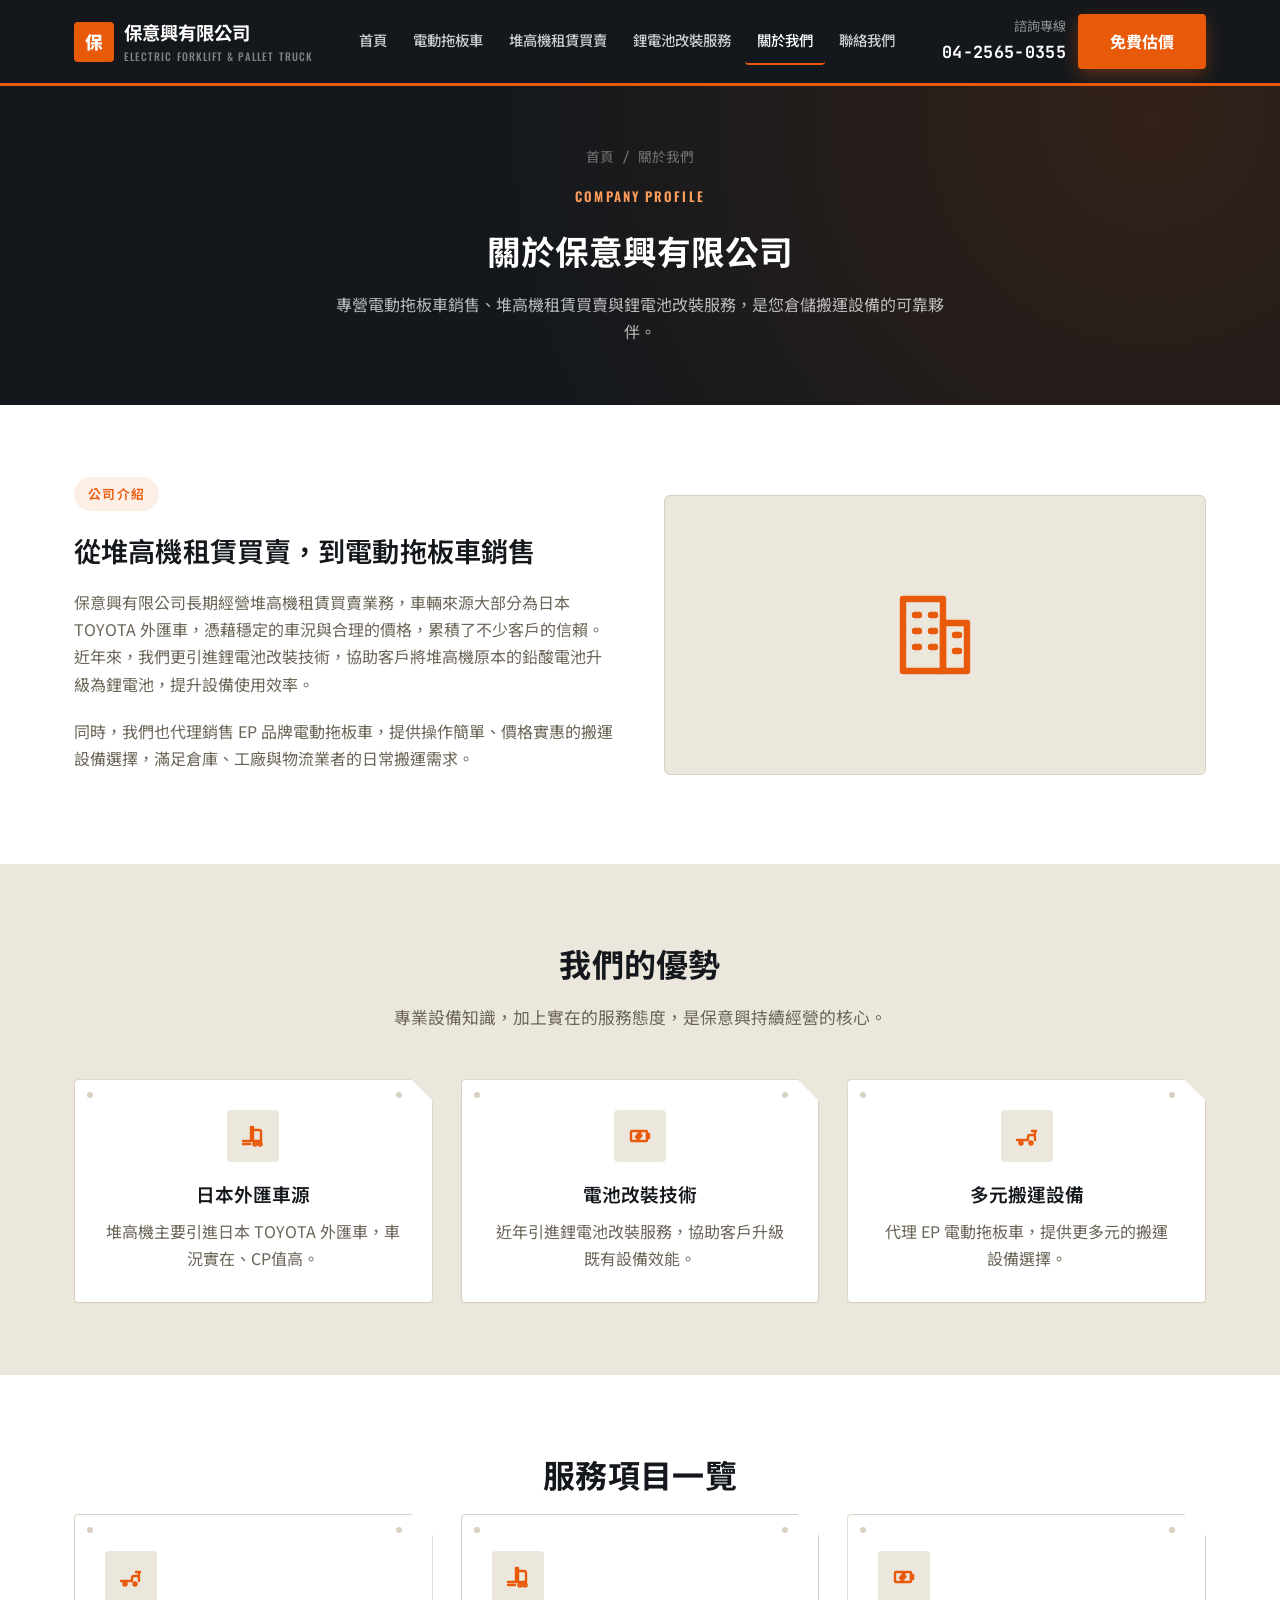
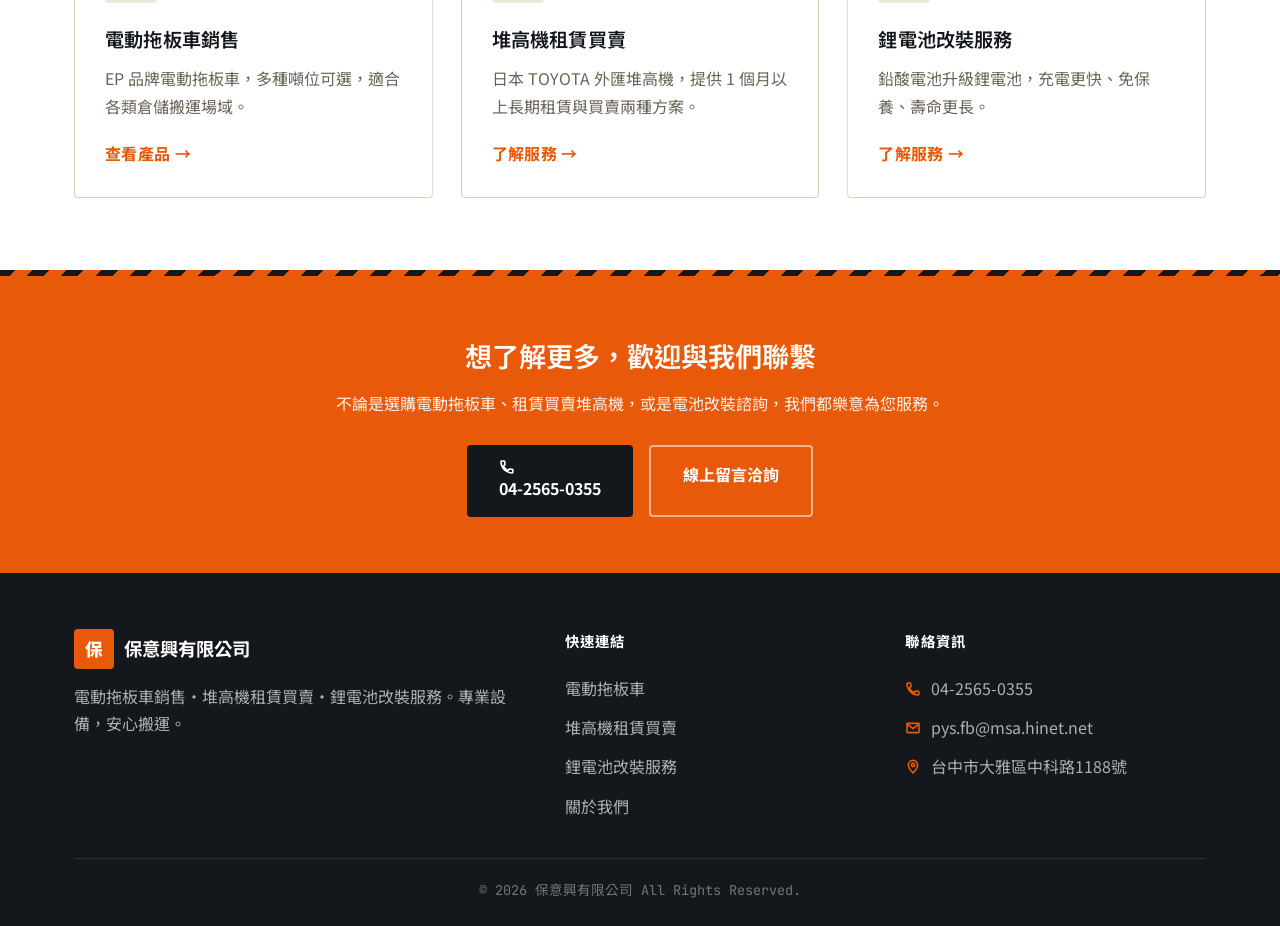
==== about.html @ 5abe1caf "Wire up canonical URLs, Open Graph tags, LocalBusiness schema, sitemap Now that GitHub Pages is live" ====
<!DOCTYPE html>
<html lang="zh-Hant">
<head>
<meta charset="UTF-8" />
<meta name="viewport" content="width=device-width, initial-scale=1.0" />
<title>關於我們｜保意興有限公司</title>
<meta name="description" content="保意興有限公司專營電動拖板車銷售、日本TOYOTA外匯堆高機租賃買賣、鋰電池改裝服務，位於台中市大雅區，服務全台客戶。" />
<link rel="canonical" href="https://todm2323.github.io/pys-website/about.html" />
<meta property="og:type" content="website" />
<meta property="og:site_name" content="保意興有限公司" />
<meta property="og:locale" content="zh_TW" />
<meta property="og:url" content="https://todm2323.github.io/pys-website/about.html" />
<meta property="og:title" content="關於我們｜保意興有限公司" />
<meta property="og:description" content="保意興有限公司專營電動拖板車銷售、日本TOYOTA外匯堆高機租賃買賣、鋰電池改裝服務，位於台中市大雅區，服務全台客戶。" />
<meta property="og:image" content="https://todm2323.github.io/pys-website/images/og-image.png" />
<script type="application/ld+json">
{
  "@context": "https://schema.org",
  "@type": "LocalBusiness",
  "name": "保意興有限公司",
  "image": "https://todm2323.github.io/pys-website/images/og-image.png",
  "telephone": "+886-4-2565-0355",
  "email": "pys.fb@msa.hinet.net",
  "address": {
    "@type": "PostalAddress",
    "streetAddress": "中科路1188號",
    "addressLocality": "大雅區",
    "addressRegion": "台中市",
    "addressCountry": "TW"
  },
  "url": "https://todm2323.github.io/pys-website/",
  "openingHours": "Mo-Sa 08:00-18:00"
}
</script>
<link rel="preconnect" href="https://fonts.googleapis.com">
<link rel="preconnect" href="https://fonts.gstatic.com" crossorigin>
<link href="https://fonts.googleapis.com/css2?family=Oswald:wght@500;600;700&family=JetBrains+Mono:wght@500;700&family=Noto+Sans+TC:wght@400;500;700;800;900&display=swap" rel="stylesheet">
<link rel="icon" type="image/svg+xml" href="favicon.svg" />
<link rel="icon" type="image/png" href="favicon.png" />
<link rel="apple-touch-icon" href="apple-touch-icon.png" />
<link rel="stylesheet" href="css/style.css" />
</head>
<body>

<svg xmlns="http://www.w3.org/2000/svg" style="display:none" aria-hidden="true">
  <symbol id="icon-forklift" viewBox="0 0 24 24"><path d="M2 17h7M2 20h7M10 3v14M12 3v14M12 6h6a2 2 0 0 1 2 2v9h-8"/><circle cx="14" cy="20" r="1.6"/><circle cx="19" cy="20" r="1.6"/></symbol>
  <symbol id="icon-pallet-truck" viewBox="0 0 24 24"><path d="M2 16h11M13 16v-3a2 2 0 0 1 2-2h3a2 2 0 0 1 2 2v3M20 10V7M17 7h4"/><circle cx="6" cy="19" r="1.5"/><circle cx="16" cy="19" r="1.5"/></symbol>
  <symbol id="icon-battery" viewBox="0 0 24 24"><rect x="3" y="7" width="16" height="10" rx="1"/><rect x="19" y="10" width="2" height="4"/><path d="M11 9l-3 4h2.5l-1.5 4 4.5-5.5h-2.5l1.5-2.5z"/></symbol>
  <symbol id="icon-bolt" viewBox="0 0 24 24"><polyline points="13 2 5 14 11 14 9 22 19 10 13 10 15 2"/></symbol>
  <symbol id="icon-turn" viewBox="0 0 24 24"><path d="M20 12a8 8 0 1 1-2.6-5.9"/><polyline points="20 4 20 8 16 8"/></symbol>
  <symbol id="icon-wrench" viewBox="0 0 24 24"><path d="M14.7 6.3a4 4 0 0 0-5.4 5.4L3 18l3 3 6.3-6.3a4 4 0 0 0 5.4-5.4l-2.8 2.8-2-2z"/></symbol>
  <symbol id="icon-box" viewBox="0 0 24 24"><path d="M3 8l9-5 9 5-9 5-9-5z"/><path d="M3 8v9l9 5 9-5V8"/><line x1="12" y1="13" x2="12" y2="22"/></symbol>
  <symbol id="icon-calendar" viewBox="0 0 24 24"><rect x="3" y="5" width="18" height="16" rx="2"/><line x1="3" y1="10" x2="21" y2="10"/><line x1="8" y1="3" x2="8" y2="7"/><line x1="16" y1="3" x2="16" y2="7"/></symbol>
  <symbol id="icon-coin" viewBox="0 0 24 24"><circle cx="12" cy="9" r="6"/><path d="M6 12v3a6 3 0 0 0 12 0v-3"/></symbol>
  <symbol id="icon-building" viewBox="0 0 24 24"><rect x="4" y="3" width="10" height="18"/><rect x="14" y="9" width="6" height="12"/><path d="M7 7h1M11 7h1M7 11h1M11 11h1M7 15h1M11 15h1M17 12h1M17 16h1"/></symbol>
  <symbol id="icon-phone" viewBox="0 0 24 24"><path d="M6.6 10.8a15.4 15.4 0 0 0 6.6 6.6l2.2-2.2a1 1 0 0 1 1-.25 11 11 0 0 0 3.4.55 1 1 0 0 1 1 1V20a1 1 0 0 1-1 1A17 17 0 0 1 3 4a1 1 0 0 1 1-1h3.5a1 1 0 0 1 1 1 11 11 0 0 0 .55 3.4 1 1 0 0 1-.25 1z"/></symbol>
  <symbol id="icon-chat" viewBox="0 0 24 24"><path d="M4 4h16v11H8l-4 4z"/></symbol>
  <symbol id="icon-mail" viewBox="0 0 24 24"><rect x="3" y="5" width="18" height="14" rx="1"/><path d="M3 6l9 7 9-7"/></symbol>
  <symbol id="icon-pin" viewBox="0 0 24 24"><path d="M12 21s7-7.2 7-12a7 7 0 1 0-14 0c0 4.8 7 12 7 12z"/><circle cx="12" cy="9" r="2.4"/></symbol>
  <symbol id="icon-clock" viewBox="0 0 24 24"><circle cx="12" cy="12" r="9"/><path d="M12 7v5l3.5 2"/></symbol>
</svg>

<header class="site-header">
  <div class="header-inner">
    <a href="index.html" class="brand">
      <span class="brand-mark">保</span>
      <span class="brand-text">保意興有限公司<small>ELECTRIC FORKLIFT &amp; PALLET TRUCK</small></span>
    </a>
    <nav class="main-nav">
      <a href="index.html">首頁</a>
      <a href="products.html">電動拖板車</a>
      <a href="forklift.html">堆高機租賃買賣</a>
      <a href="battery.html">鋰電池改裝服務</a>
      <a href="about.html" class="active">關於我們</a>
      <a href="contact.html">聯絡我們</a>
    </nav>
    <div class="header-cta">
      <div class="header-phone">
        <span>諮詢專線</span>
        <strong>04-2565-0355</strong>
      </div>
      <a href="contact.html" class="btn btn-primary">免費估價</a>
      <button class="nav-toggle" aria-label="開啟選單" aria-expanded="false"><span></span><span></span><span></span></button>
    </div>
  </div>
</header>

<section class="page-hero">
  <div class="container">
    <div class="breadcrumb">首頁 / 關於我們</div>
    <span class="eyebrow on-dark">COMPANY PROFILE</span>
    <h1>關於保意興有限公司</h1>
    <p>專營電動拖板車銷售、堆高機租賃買賣與鋰電池改裝服務，是您倉儲搬運設備的可靠夥伴。</p>
  </div>
</section>

<section class="section">
  <div class="container split">
    <div class="split-copy">
      <span class="tag">公司介紹</span>
      <h2>從堆高機租賃買賣，到電動拖板車銷售</h2>
      <p>保意興有限公司長期經營堆高機租賃買賣業務，車輛來源大部分為日本 TOYOTA 外匯車，憑藉穩定的車況與合理的價格，累積了不少客戶的信賴。近年來，我們更引進鋰電池改裝技術，協助客戶將堆高機原本的鉛酸電池升級為鋰電池，提升設備使用效率。</p>
      <p>同時，我們也代理銷售 EP 品牌電動拖板車，提供操作簡單、價格實惠的搬運設備選擇，滿足倉庫、工廠與物流業者的日常搬運需求。</p>
    </div>
    <div class="split-media">
      <svg class="icon-svg"><use href="#icon-building"></use></svg>
    </div>
  </div>
</section>

<section class="section section-alt">
  <div class="container">
    <h2 class="section-title">我們的優勢</h2>
    <p class="section-sub">專業設備知識，加上實在的服務態度，是保意興持續經營的核心。</p>

    <div class="value-grid">
      <div class="value-card plate">
        <div class="service-icon"><svg class="icon-svg"><use href="#icon-forklift"></use></svg></div>
        <h3>日本外匯車源</h3>
        <p>堆高機主要引進日本 TOYOTA 外匯車，車況實在、CP值高。</p>
      </div>
      <div class="value-card plate">
        <div class="service-icon"><svg class="icon-svg"><use href="#icon-battery"></use></svg></div>
        <h3>電池改裝技術</h3>
        <p>近年引進鋰電池改裝服務，協助客戶升級既有設備效能。</p>
      </div>
      <div class="value-card plate">
        <div class="service-icon"><svg class="icon-svg"><use href="#icon-pallet-truck"></use></svg></div>
        <h3>多元搬運設備</h3>
        <p>代理 EP 電動拖板車，提供更多元的搬運設備選擇。</p>
      </div>
    </div>
  </div>
</section>

<section class="section">
  <div class="container">
    <h2 class="section-title">服務項目一覽</h2>
    <div class="services-grid">
      <div class="service-card plate">
        <div class="service-icon"><svg class="icon-svg"><use href="#icon-pallet-truck"></use></svg></div>
        <h3>電動拖板車銷售</h3>
        <p>EP 品牌電動拖板車，多種噸位可選，適合各類倉儲搬運場域。</p>
        <a href="products.html" class="link-more">查看產品 →</a>
      </div>
      <div class="service-card plate">
        <div class="service-icon"><svg class="icon-svg"><use href="#icon-forklift"></use></svg></div>
        <h3>堆高機租賃買賣</h3>
        <p>日本 TOYOTA 外匯堆高機，提供 1 個月以上長期租賃與買賣兩種方案。</p>
        <a href="forklift.html" class="link-more">了解服務 →</a>
      </div>
      <div class="service-card plate">
        <div class="service-icon"><svg class="icon-svg"><use href="#icon-battery"></use></svg></div>
        <h3>鋰電池改裝服務</h3>
        <p>鉛酸電池升級鋰電池，充電更快、免保養、壽命更長。</p>
        <a href="battery.html" class="link-more">了解服務 →</a>
      </div>
    </div>
  </div>
</section>

<section class="cta-band">
  <div class="container">
    <h2>想了解更多，歡迎與我們聯繫</h2>
    <p>不論是選購電動拖板車、租賃買賣堆高機，或是電池改裝諮詢，我們都樂意為您服務。</p>
    <div class="cta-actions">
      <a href="tel:0425650355" class="btn btn-dark"><svg class="icon-svg" style="vertical-align:-2px;margin-right:6px;"><use href="#icon-phone"></use></svg>04-2565-0355</a>
      <a href="contact.html" class="btn btn-outline">線上留言洽詢</a>
    </div>
  </div>
</section>

<footer class="site-footer">
  <div class="container">
    <div class="footer-grid">
      <div class="footer-brand">
        <a href="index.html" class="brand">
          <span class="brand-mark">保</span>
          <span class="brand-text">保意興有限公司</span>
        </a>
        <p>電動拖板車銷售・堆高機租賃買賣・鋰電池改裝服務。專業設備，安心搬運。</p>
      </div>
      <div>
        <h4>快速連結</h4>
        <ul>
          <li><a href="products.html">電動拖板車</a></li>
          <li><a href="forklift.html">堆高機租賃買賣</a></li>
          <li><a href="battery.html">鋰電池改裝服務</a></li>
          <li><a href="about.html">關於我們</a></li>
        </ul>
      </div>
      <div>
        <h4>聯絡資訊</h4>
        <ul class="footer-contact">
          <li><svg class="icon-svg"><use href="#icon-phone"></use></svg> 04-2565-0355</li>
          <li><svg class="icon-svg"><use href="#icon-mail"></use></svg> pys.fb@msa.hinet.net</li>
          <li><svg class="icon-svg"><use href="#icon-pin"></use></svg> 台中市大雅區中科路1188號</li>
        </ul>
      </div>
    </div>
    <div class="footer-bottom">
      &copy; <span id="year"></span> 保意興有限公司 All Rights Reserved.
    </div>
  </div>
</footer>

<script src="js/main.js"></script>
</body>
</html>
---- css/style.css ----
/* ===== 保意興有限公司 網站樣式 =====
   Design system: equipment nameplate — grounded in the actual rating
   plates riveted to forklifts and pallet trucks. */

:root {
  --asphalt: #14181c;
  --steel: #1f262d;
  --steel-2: #2a333c;
  --orange: #e8590a;
  --orange-dark: #c04a08;
  --green: #3fa66b;
  --green-dark: #2d7d51;
  --paper: #ece7dd;
  --paper-line: #d8d0c0;
  --ink: #22201c;
  --muted: #6b6558;
  --white: #ffffff;
  --radius: 4px;
  --shadow: 0 10px 24px rgba(20, 24, 28, 0.1);
  --max-width: 1180px;

  --font-display: "Oswald", "Noto Sans TC", sans-serif;
  --font-body: "Noto Sans TC", "Microsoft JhengHei", "PingFang TC", sans-serif;
  --font-mono: "JetBrains Mono", "Noto Sans TC", monospace;
}

* {
  box-sizing: border-box;
  margin: 0;
  padding: 0;
}

html {
  scroll-behavior: smooth;
}

@media (prefers-reduced-motion: reduce) {
  html {
    scroll-behavior: auto;
  }
  * {
    animation-duration: 0.01ms !important;
    animation-iteration-count: 1 !important;
    transition-duration: 0.01ms !important;
  }
}

body {
  font-family: var(--font-body);
  color: var(--ink);
  background: var(--white);
  line-height: 1.7;
  -webkit-font-smoothing: antialiased;
}

img {
  max-width: 100%;
  display: block;
}

a {
  text-decoration: none;
  color: inherit;
}

ul {
  list-style: none;
}

:focus-visible {
  outline: 3px solid var(--orange);
  outline-offset: 2px;
}

.container {
  max-width: var(--max-width);
  margin: 0 auto;
  padding: 0 24px;
}

.section {
  padding: 72px 0;
}

.section-alt {
  background: var(--paper);
}

.section-title {
  font-family: var(--font-display);
  font-size: 2rem;
  font-weight: 700;
  color: var(--asphalt);
  margin-bottom: 12px;
  text-align: center;
  letter-spacing: 0.01em;
}

.section-sub {
  text-align: center;
  color: var(--muted);
  max-width: 640px;
  margin: 0 auto 48px;
  font-size: 1.05rem;
}

.eyebrow {
  display: block;
  font-family: var(--font-display);
  text-transform: uppercase;
  letter-spacing: 0.16em;
  font-weight: 600;
  font-size: 0.82rem;
  color: var(--orange);
  margin-bottom: 14px;
}

.eyebrow.on-dark {
  color: #ff9d5c;
}

.tag {
  display: inline-block;
  background: rgba(232, 89, 10, 0.1);
  color: var(--orange);
  font-family: var(--font-display);
  font-weight: 600;
  font-size: 0.8rem;
  letter-spacing: 0.1em;
  text-transform: uppercase;
  padding: 6px 14px;
  border-radius: 999px;
  margin-bottom: 16px;
}

/* ===== Buttons ===== */
.btn {
  display: inline-block;
  padding: 14px 32px;
  border-radius: var(--radius);
  font-weight: 700;
  font-size: 1rem;
  transition: transform 0.15s ease, box-shadow 0.15s ease, background 0.15s ease;
  border: none;
  cursor: pointer;
}

.btn-primary {
  background: var(--orange);
  color: var(--white);
  box-shadow: 0 6px 18px rgba(232, 89, 10, 0.35);
}

.btn-primary:hover {
  background: var(--orange-dark);
  transform: translateY(-2px);
}

.btn-outline {
  background: transparent;
  color: var(--white);
  border: 2px solid rgba(255, 255, 255, 0.55);
}

.btn-outline:hover {
  background: rgba(255, 255, 255, 0.12);
  transform: translateY(-2px);
}

.btn-dark {
  background: var(--asphalt);
  color: var(--white);
}

.btn-dark:hover {
  background: var(--steel-2);
  transform: translateY(-2px);
}

.btn-block {
  width: 100%;
  text-align: center;
}

/* ===== Icons ===== */
.icon-svg {
  width: 1em;
  height: 1em;
  stroke: currentColor;
  fill: none;
  stroke-width: 2.4;
  stroke-linecap: round;
  stroke-linejoin: round;
  display: block;
}

/* ===== Header ===== */
.site-header {
  position: sticky;
  top: 0;
  z-index: 100;
  background: var(--asphalt);
  border-bottom: 3px solid var(--orange);
}

.header-inner {
  display: flex;
  align-items: center;
  justify-content: space-between;
  padding: 14px 24px;
  max-width: var(--max-width);
  margin: 0 auto;
  position: relative;
}

.brand {
  display: flex;
  align-items: center;
  gap: 10px;
  font-weight: 700;
  font-size: 1.15rem;
  color: var(--white);
}

.brand-mark {
  width: 40px;
  height: 40px;
  border-radius: 4px;
  background: var(--orange);
  color: var(--white);
  display: flex;
  align-items: center;
  justify-content: center;
  font-size: 1.1rem;
  font-weight: 900;
  flex-shrink: 0;
  font-family: var(--font-display);
}

.brand-text small {
  display: block;
  font-family: var(--font-display);
  font-size: 0.66rem;
  font-weight: 500;
  color: rgba(255, 255, 255, 0.45);
  letter-spacing: 0.1em;
}

.main-nav {
  display: flex;
  align-items: center;
  gap: 2px;
}

.main-nav a {
  padding: 10px 12px;
  border-radius: var(--radius);
  font-weight: 500;
  color: rgba(255, 255, 255, 0.78);
  font-size: 0.9rem;
  white-space: nowrap;
  transition: background 0.15s ease, color 0.15s ease;
  border-bottom: 2px solid transparent;
}

.main-nav a:hover,
.main-nav a.active {
  color: var(--white);
  border-bottom: 2px solid var(--orange);
}

.header-cta {
  display: flex;
  align-items: center;
  gap: 12px;
}

.header-phone {
  display: flex;
  flex-direction: column;
  align-items: flex-end;
  font-size: 0.82rem;
  color: rgba(255, 255, 255, 0.5);
  font-family: var(--font-mono);
  white-space: nowrap;
}

.header-phone strong {
  color: var(--white);
  font-size: 1.05rem;
  letter-spacing: 0.02em;
}

.nav-toggle {
  display: none;
  flex-direction: column;
  gap: 5px;
  background: none;
  border: none;
  cursor: pointer;
  padding: 8px;
}

.nav-toggle span {
  width: 26px;
  height: 3px;
  background: var(--white);
  border-radius: 2px;
}

/* ===== Hero ===== */
.hero {
  background: var(--asphalt);
  background-image: radial-gradient(circle at 85% 0%, rgba(232, 89, 10, 0.16), transparent 55%);
  color: var(--white);
  padding: 84px 0;
  position: relative;
  overflow: hidden;
}

.hero-inner {
  display: grid;
  grid-template-columns: 1.1fr 0.9fr;
  gap: 48px;
  align-items: center;
  position: relative;
  z-index: 1;
}

.stock-badge {
  display: inline-flex;
  align-items: center;
  gap: 8px;
  font-family: var(--font-display);
  font-size: 0.78rem;
  font-weight: 600;
  letter-spacing: 0.08em;
  color: var(--asphalt);
  padding: 7px 16px 7px 14px;
  margin-bottom: 22px;
  background: repeating-linear-gradient(
    135deg,
    var(--orange),
    var(--orange) 10px,
    #f5a623 10px,
    #f5a623 20px
  );
  clip-path: polygon(0 0, 100% 0, 94% 100%, 0% 100%);
}

.hero h1 {
  font-family: var(--font-display);
  font-size: 2.5rem;
  line-height: 1.35;
  margin-bottom: 20px;
  font-weight: 700;
  letter-spacing: 0.005em;
}

.hero h1 span {
  color: var(--orange);
}

.hero p {
  font-size: 1.08rem;
  color: rgba(255, 255, 255, 0.75);
  margin-bottom: 32px;
  max-width: 560px;
}

.hero-actions {
  display: flex;
  gap: 16px;
  flex-wrap: wrap;
}

.hero-visual {
  background: var(--steel);
  border: 1px solid rgba(255, 255, 255, 0.08);
  border-radius: 6px;
  padding: 8px 32px;
}

.hero-visual ul li {
  display: flex;
  gap: 16px;
  align-items: center;
  padding: 20px 0;
  border-bottom: 1px dashed rgba(255, 255, 255, 0.12);
}

.hero-visual ul li:last-child {
  border-bottom: none;
}

.hero-visual .icon {
  width: 44px;
  height: 44px;
  border-radius: 4px;
  background: var(--asphalt);
  color: var(--orange);
  flex-shrink: 0;
  display: flex;
  align-items: center;
  justify-content: center;
  font-size: 1.3rem;
}

.hero-visual strong {
  font-family: var(--font-display);
  font-weight: 600;
  letter-spacing: 0.01em;
}

.hero-visual p {
  margin: 0;
  font-size: 0.92rem;
  color: rgba(255, 255, 255, 0.55);
}

.page-hero {
  background: var(--asphalt);
  background-image: radial-gradient(circle at 90% 10%, rgba(232, 89, 10, 0.14), transparent 55%);
  color: var(--white);
  padding: 60px 0;
  text-align: center;
}

.page-hero h1 {
  font-family: var(--font-display);
  font-size: 2.1rem;
  font-weight: 700;
  margin-bottom: 12px;
}

.page-hero p {
  color: rgba(255, 255, 255, 0.7);
  max-width: 620px;
  margin: 0 auto;
}

.breadcrumb {
  font-family: var(--font-mono);
  color: rgba(255, 255, 255, 0.4);
  font-size: 0.85rem;
  margin-bottom: 16px;
}

/* ===== Nameplate — signature component =====
   Modeled on the rated-capacity plate riveted to real forklifts:
   rivet dots, a chamfered cut corner, an embossed inset border. */
.plate {
  position: relative;
  background: var(--white);
  border: 1px solid var(--paper-line);
  border-radius: var(--radius);
  clip-path: polygon(0 0, calc(100% - 22px) 0, 100% 22px, 100% 100%, 0 100%);
  box-shadow: var(--shadow), inset 0 0 0 1px rgba(255, 255, 255, 0.6);
  transition: transform 0.15s ease, box-shadow 0.15s ease;
}

.plate::before,
.plate::after {
  content: "";
  position: absolute;
  width: 6px;
  height: 6px;
  border-radius: 50%;
  background: var(--paper-line);
  top: 12px;
}

.plate::before {
  left: 12px;
}

.plate::after {
  right: 30px;
}

.plate:hover {
  transform: translateY(-6px);
  box-shadow: 0 18px 34px rgba(20, 24, 28, 0.16), inset 0 0 0 1px rgba(255, 255, 255, 0.6);
}

/* ===== Service cards (home) ===== */
.services-grid {
  display: grid;
  grid-template-columns: repeat(3, 1fr);
  gap: 28px;
}

.service-card {
  padding: 36px 30px 30px;
  display: flex;
  flex-direction: column;
}

.service-card.featured {
  border: 2px solid var(--orange);
}

.service-icon {
  width: 52px;
  height: 52px;
  border-radius: 4px;
  background: var(--paper);
  color: var(--orange);
  display: flex;
  align-items: center;
  justify-content: center;
  font-size: 1.5rem;
  margin-bottom: 20px;
}

.service-card h3 {
  font-family: var(--font-display);
  font-size: 1.2rem;
  font-weight: 600;
  margin-bottom: 10px;
  color: var(--asphalt);
  letter-spacing: 0.01em;
}

.service-card p {
  color: var(--muted);
  margin-bottom: 20px;
  flex-grow: 1;
}

.service-card .link-more {
  color: var(--orange);
  font-weight: 700;
  font-family: var(--font-display);
  letter-spacing: 0.02em;
}

/* ===== Feature list / product blocks ===== */
.split {
  display: grid;
  grid-template-columns: 1fr 1fr;
  gap: 48px;
  align-items: center;
}

.split.reverse .split-media {
  order: 2;
}

.split-media {
  background: var(--paper);
  border-radius: 6px;
  padding: 48px;
  display: flex;
  align-items: center;
  justify-content: center;
  min-height: 280px;
  border: 1px solid var(--paper-line);
  color: var(--orange);
}

.split-media .icon-svg {
  width: 96px;
  height: 96px;
  stroke-width: 1.6;
}

.split-media img {
  max-width: 100%;
  max-height: 260px;
  object-fit: contain;
}

.split h2 {
  font-family: var(--font-display);
  font-size: 1.7rem;
  font-weight: 600;
  color: var(--asphalt);
  margin-bottom: 16px;
  letter-spacing: 0.005em;
}

.split p {
  color: var(--muted);
  margin-bottom: 20px;
}

.feature-list li {
  display: flex;
  gap: 12px;
  padding: 10px 0;
  align-items: flex-start;
}

.feature-list .check {
  color: var(--orange);
  font-weight: 900;
  flex-shrink: 0;
}

/* ===== Spec table ===== */
.spec-table {
  width: 100%;
  border-collapse: collapse;
  background: var(--white);
  border-radius: 6px;
  overflow: hidden;
  box-shadow: var(--shadow);
}

.spec-table th,
.spec-table td {
  padding: 16px 20px;
  text-align: left;
  border-bottom: 1px solid var(--paper-line);
}

.spec-table th {
  background: var(--asphalt);
  color: var(--white);
  font-weight: 700;
  width: 220px;
}

.spec-table tr:last-child td,
.spec-table tr:last-child th {
  border-bottom: none;
}

/* ===== Product cards ===== */
.product-grid {
  display: grid;
  grid-template-columns: repeat(3, 1fr);
  gap: 32px;
}

.product-card {
  overflow: hidden;
  display: flex;
  flex-direction: column;
}

.product-media {
  background: var(--paper);
  height: 190px;
  flex-shrink: 0;
  display: flex;
  align-items: center;
  justify-content: center;
  color: var(--orange);
  border-bottom: 1px solid var(--paper-line);
  overflow: hidden;
}

.product-media .icon-svg {
  width: 84px;
  height: 84px;
  stroke-width: 1.6;
}

.product-media img {
  width: 100%;
  height: 100%;
  object-fit: contain;
  padding: 16px;
}

.product-body {
  padding: 24px 28px 28px;
  display: flex;
  flex-direction: column;
  flex: 1;
}

.product-body h3 {
  font-family: var(--font-display);
  color: var(--asphalt);
  font-size: 1.25rem;
  font-weight: 600;
  margin-bottom: 8px;
}

.product-body .price {
  color: var(--orange);
  font-family: var(--font-mono);
  font-weight: 700;
  font-size: 1rem;
  margin-bottom: 14px;
}

.product-body ul {
  margin-bottom: 20px;
  flex: 1;
}

.product-body ul li {
  color: var(--muted);
  padding: 4px 0;
  padding-left: 20px;
  position: relative;
}

.product-body ul li::before {
  content: "—";
  color: var(--orange);
  position: absolute;
  left: 0;
  font-weight: 700;
}

/* ===== Steps ===== */
.steps {
  display: grid;
  grid-template-columns: repeat(4, 1fr);
  gap: 24px;
}

.step {
  text-align: center;
  padding: 24px;
}

.step-num {
  width: 46px;
  height: 46px;
  border-radius: 50%;
  background: var(--asphalt);
  color: var(--orange);
  display: flex;
  align-items: center;
  justify-content: center;
  font-weight: 700;
  margin: 0 auto 16px;
  font-size: 1.05rem;
  font-family: var(--font-mono);
  border: 2px solid var(--orange);
}

.step h4 {
  font-family: var(--font-display);
  font-weight: 600;
  color: var(--asphalt);
  margin-bottom: 8px;
  letter-spacing: 0.01em;
}

.step p {
  color: var(--muted);
  font-size: 0.95rem;
}

/* ===== Comparison table (battery) ===== */
.compare-table {
  width: 100%;
  border-collapse: collapse;
  background: var(--white);
  border-radius: 6px;
  overflow: hidden;
  box-shadow: var(--shadow);
  font-family: var(--font-mono);
  font-size: 0.95rem;
}

.compare-table th,
.compare-table td {
  padding: 16px 20px;
  border-bottom: 1px solid var(--paper-line);
  text-align: center;
}

.compare-table th {
  background: var(--asphalt);
  color: var(--white);
  font-family: var(--font-display);
  letter-spacing: 0.03em;
  font-weight: 500;
}

.compare-table td:first-child,
.compare-table th:first-child {
  text-align: left;
  font-family: var(--font-body);
}

.compare-table tbody tr:nth-child(odd) {
  background: var(--paper);
}

.compare-table .good {
  color: var(--green-dark);
  font-weight: 700;
}

.compare-table .bad {
  color: #9c3f2c;
}

/* ===== CTA band ===== */
.cta-band {
  background: var(--orange);
  color: var(--white);
  padding: 56px 0;
  text-align: center;
  border-top: 6px solid transparent;
  border-image: repeating-linear-gradient(
      -45deg,
      var(--asphalt),
      var(--asphalt) 12px,
      var(--orange) 12px,
      var(--orange) 24px
    )
    6;
}

.cta-band h2 {
  font-family: var(--font-display);
  font-size: 1.7rem;
  font-weight: 600;
  margin-bottom: 12px;
}

.cta-band p {
  margin-bottom: 28px;
  color: rgba(255, 255, 255, 0.9);
}

.cta-actions {
  display: flex;
  gap: 16px;
  justify-content: center;
  flex-wrap: wrap;
}

/* ===== About page ===== */
.stats-grid {
  display: grid;
  grid-template-columns: repeat(4, 1fr);
  gap: 24px;
  text-align: center;
}

.stat-num {
  font-family: var(--font-mono);
  font-size: 2.1rem;
  font-weight: 700;
  color: var(--orange);
}

.stat-label {
  color: var(--muted);
  font-size: 0.95rem;
  margin-top: 6px;
}

.value-grid {
  display: grid;
  grid-template-columns: repeat(3, 1fr);
  gap: 28px;
}

.value-card {
  padding: 30px;
  text-align: center;
}

.value-card h3 {
  font-family: var(--font-display);
  font-weight: 600;
  color: var(--asphalt);
  margin-bottom: 8px;
}

.value-card p {
  color: var(--muted);
}

.value-card .service-icon {
  margin: 0 auto 16px;
}

/* ===== Contact page ===== */
.contact-grid {
  display: grid;
  grid-template-columns: 0.9fr 1.1fr;
  gap: 48px;
}

.contact-info-card {
  background: var(--asphalt);
  color: var(--white);
  border-radius: 6px;
  padding: 40px;
  position: relative;
}

.contact-info-card h3 {
  font-family: var(--font-display);
  margin-bottom: 24px;
  font-size: 1.25rem;
  font-weight: 600;
  letter-spacing: 0.01em;
}

.contact-info-card ul li {
  display: flex;
  gap: 14px;
  padding: 16px 0;
  border-bottom: 1px solid rgba(255, 255, 255, 0.1);
  align-items: flex-start;
}

.contact-info-card ul li:last-child {
  border-bottom: none;
}

.contact-info-card .icon {
  width: 38px;
  height: 38px;
  border-radius: 4px;
  background: var(--orange);
  display: flex;
  align-items: center;
  justify-content: center;
  flex-shrink: 0;
  font-size: 1.05rem;
}

.contact-info-card .label {
  font-family: var(--font-display);
  text-transform: uppercase;
  letter-spacing: 0.08em;
  font-size: 0.72rem;
  color: rgba(255, 255, 255, 0.5);
  margin-bottom: 3px;
}

.contact-form {
  background: var(--white);
  border: 1px solid var(--paper-line);
  border-radius: 6px;
  padding: 40px;
  box-shadow: var(--shadow);
}

.form-row {
  display: grid;
  grid-template-columns: 1fr 1fr;
  gap: 16px;
}

.form-group {
  margin-bottom: 20px;
}

.form-group label {
  display: block;
  font-weight: 700;
  margin-bottom: 8px;
  color: var(--asphalt);
  font-size: 0.95rem;
}

.form-group input,
.form-group select,
.form-group textarea {
  width: 100%;
  padding: 12px 14px;
  border: 1px solid var(--paper-line);
  border-radius: var(--radius);
  font-family: inherit;
  font-size: 1rem;
  color: var(--ink);
  background: var(--white);
}

.form-group textarea {
  resize: vertical;
  min-height: 120px;
}

.form-group input:focus,
.form-group select:focus,
.form-group textarea:focus {
  outline: none;
  border-color: var(--orange);
  box-shadow: 0 0 0 3px rgba(232, 89, 10, 0.15);
}

.form-note {
  font-size: 0.85rem;
  color: var(--muted);
  margin-top: 12px;
}

.map-wrap {
  border-radius: 6px;
  overflow: hidden;
  border: 1px solid var(--paper-line);
  margin-top: 32px;
  filter: grayscale(0.15) contrast(1.05);
}

.map-wrap iframe {
  width: 100%;
  height: 360px;
  border: 0;
  display: block;
}

/* ===== Footer ===== */
.site-footer {
  background: var(--asphalt);
  color: rgba(255, 255, 255, 0.65);
  padding: 56px 0 24px;
}

.footer-grid {
  display: grid;
  grid-template-columns: 1.5fr 1fr 1fr;
  gap: 40px;
  padding-bottom: 32px;
}

.footer-grid h4 {
  font-family: var(--font-display);
  text-transform: uppercase;
  letter-spacing: 0.08em;
  color: var(--white);
  margin-bottom: 16px;
  font-size: 0.9rem;
}

.footer-grid ul li {
  padding: 6px 0;
}

.footer-grid ul li a:hover {
  color: var(--orange);
}

.footer-contact li {
  display: flex;
  align-items: center;
  gap: 10px;
}

.footer-contact .icon-svg {
  width: 16px;
  height: 16px;
  color: var(--orange);
  flex-shrink: 0;
}

.footer-brand .brand {
  color: var(--white);
  margin-bottom: 14px;
}

.footer-bottom {
  border-top: 1px solid rgba(255, 255, 255, 0.1);
  padding-top: 20px;
  text-align: center;
  font-size: 0.85rem;
  font-family: var(--font-mono);
  color: rgba(255, 255, 255, 0.4);
}

/* ===== Responsive ===== */
@media (max-width: 960px) {
  .hero-inner,
  .split,
  .split.reverse .split-media,
  .contact-grid {
    grid-template-columns: 1fr;
  }

  .split.reverse .split-media {
    order: 0;
  }

  .services-grid,
  .product-grid,
  .value-grid {
    grid-template-columns: repeat(2, 1fr);
  }

  .steps,
  .stats-grid {
    grid-template-columns: repeat(2, 1fr);
    gap: 32px;
  }
}

@media (max-width: 1140px) {
  .main-nav,
  .header-phone {
    display: none;
  }

  .nav-toggle {
    display: flex;
  }

  .main-nav.open {
    display: flex;
    flex-direction: column;
    position: absolute;
    top: 100%;
    left: 0;
    right: 0;
    background: var(--steel);
    border-bottom: 3px solid var(--orange);
    padding: 12px 24px;
    gap: 4px;
    z-index: 50;
  }
}

@media (max-width: 720px) {
  .hero h1 {
    font-size: 2rem;
  }

  .services-grid,
  .product-grid,
  .value-grid,
  .steps,
  .stats-grid,
  .footer-grid {
    grid-template-columns: 1fr;
  }

  .form-row {
    grid-template-columns: 1fr;
  }

  .section {
    padding: 48px 0;
  }
}
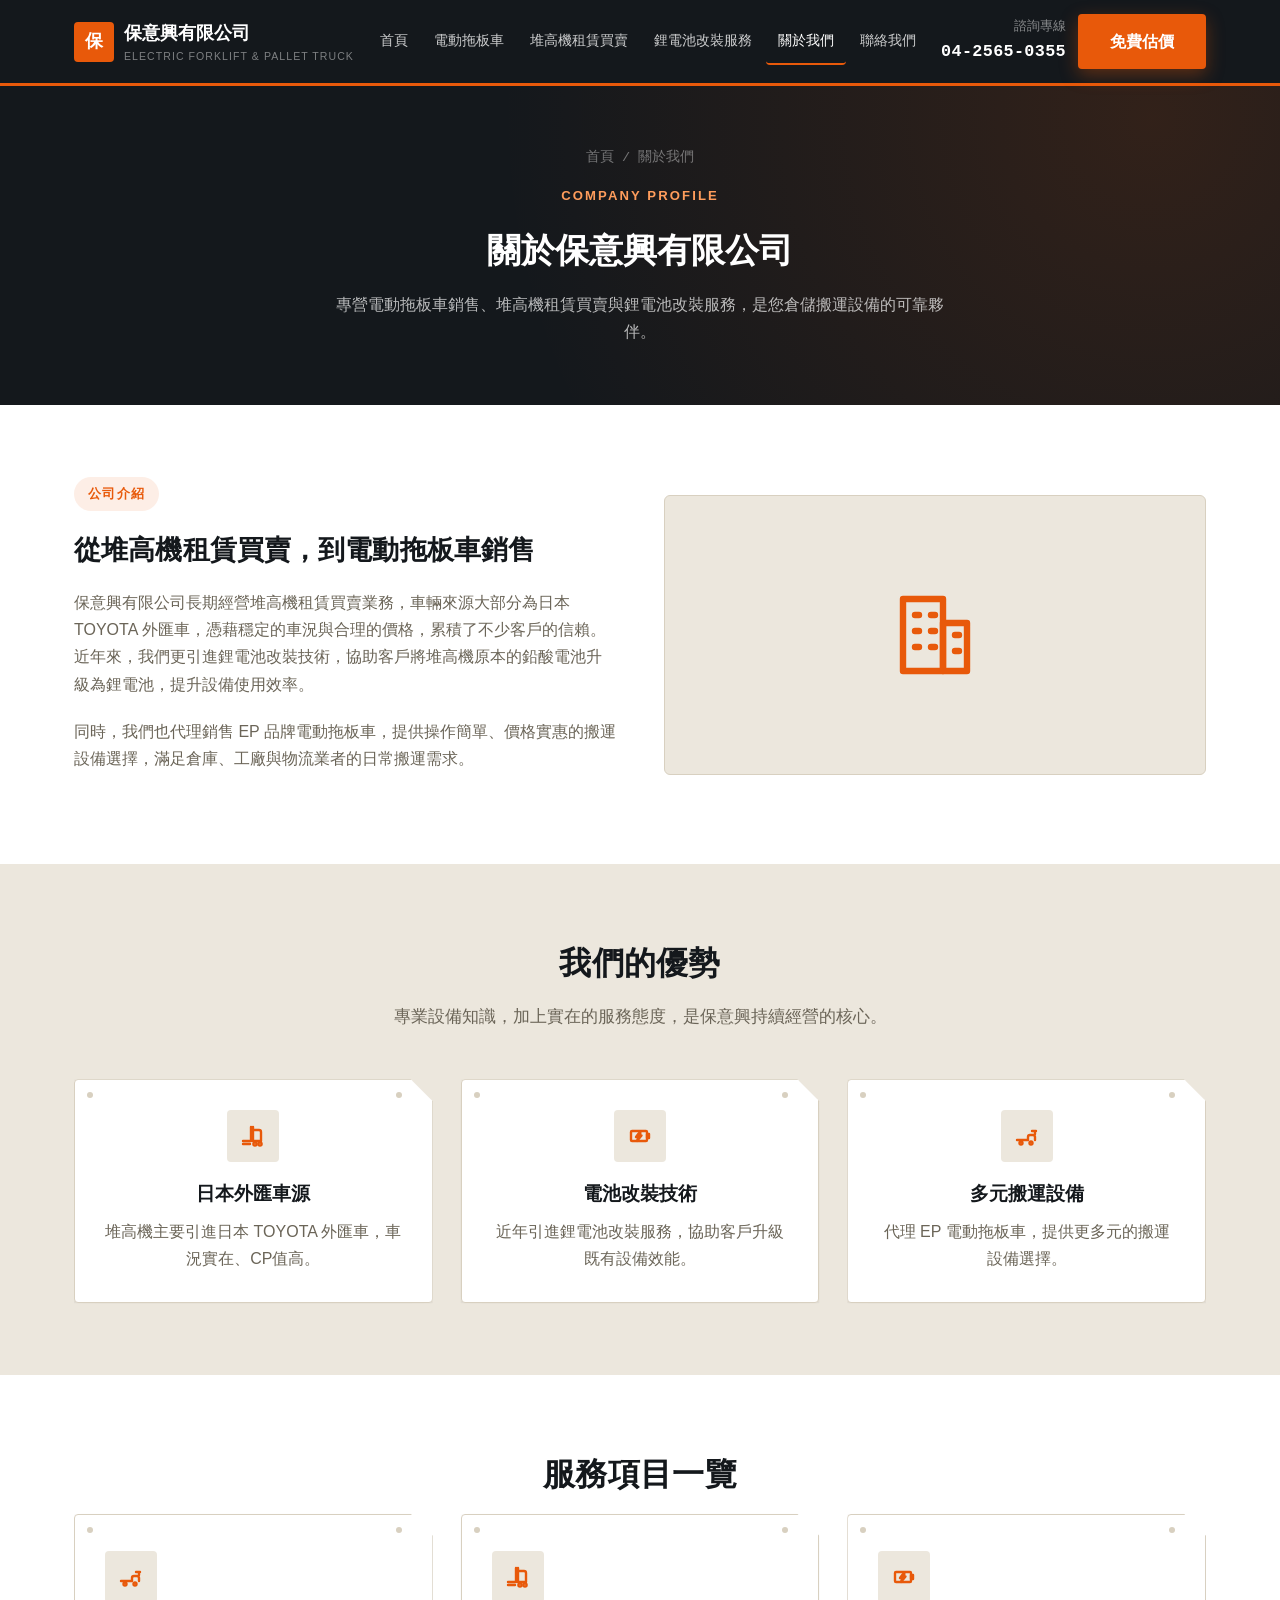
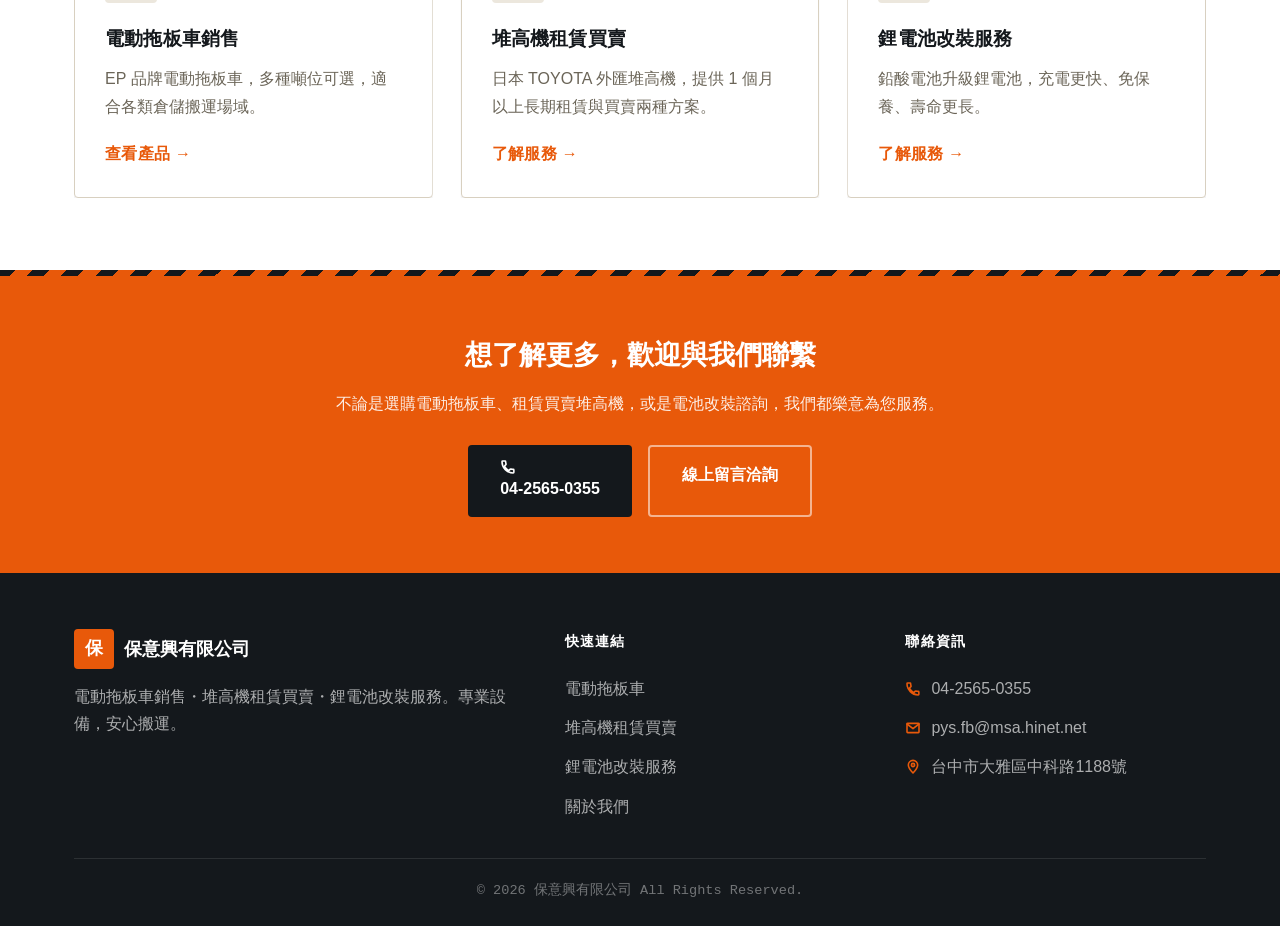
==== commit cdb317fa: "Add Content-Security-Policy and Referrer-Policy meta tags Restricts scripts/styles/fonts/images/fram" ====
--- a/about.html
+++ b/about.html
@@ -3,6 +3,8 @@
 <head>
 <meta charset="UTF-8" />
 <meta name="viewport" content="width=device-width, initial-scale=1.0" />
+<meta http-equiv="Content-Security-Policy" content="default-src 'self'; script-src 'self'; style-src 'self' 'unsafe-inline' https://fonts.googleapis.com; font-src 'self' https://fonts.gstatic.com; img-src 'self' data:; frame-src https://www.google.com; connect-src 'self'; object-src 'none'; base-uri 'self'; form-action 'self'; upgrade-insecure-requests;" />
+<meta name="referrer" content="strict-origin-when-cross-origin" />
 <title>關於我們｜保意興有限公司</title>
 <meta name="description" content="保意興有限公司專營電動拖板車銷售、日本TOYOTA外匯堆高機租賃買賣、鋰電池改裝服務，位於台中市大雅區，服務全台客戶。" />
 <link rel="canonical" href="https://todm2323.github.io/pys-website/about.html" />
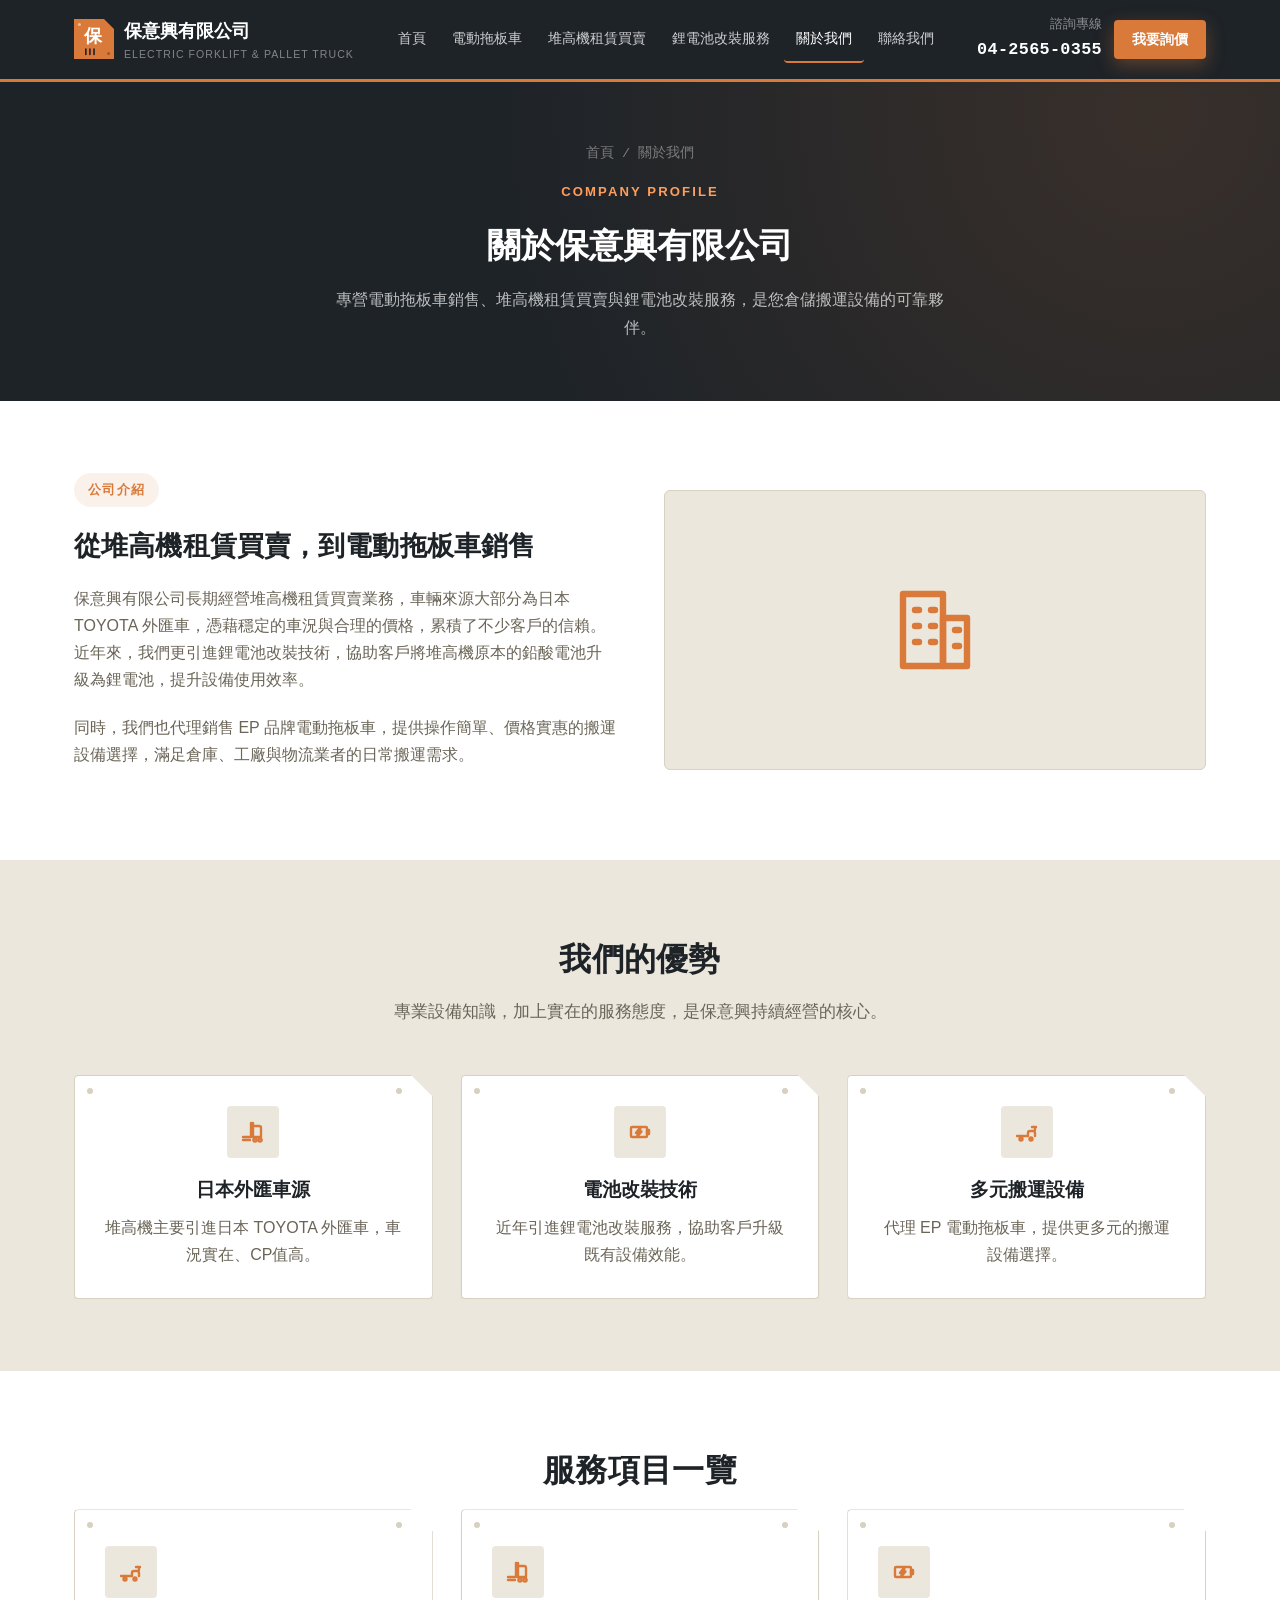
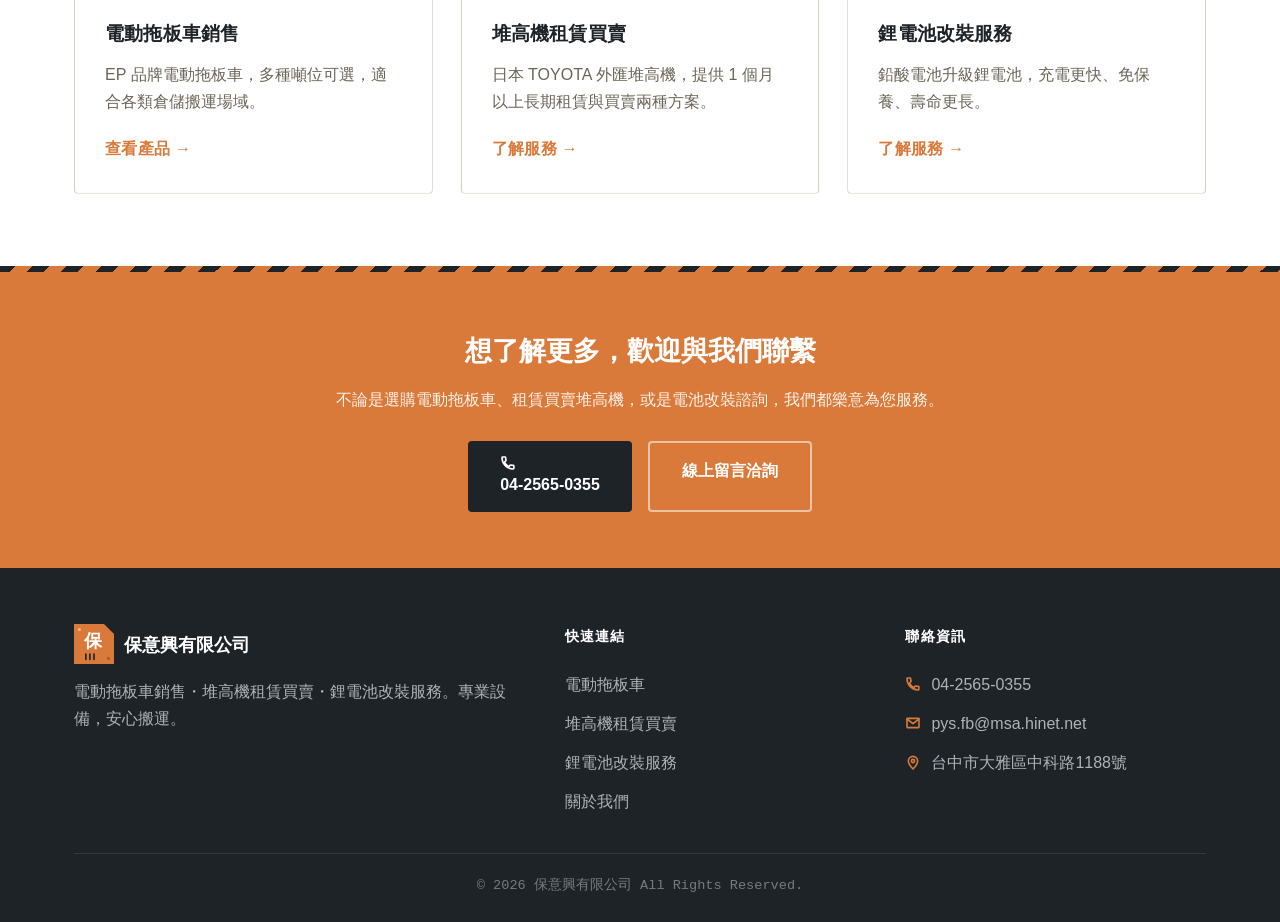
==== commit b002a21c: "Add a proper logo mark; rename and shrink header CTA button Design a combination logo (chamfered nam" ====
--- a/about.html
+++ b/about.html
@@ -65,7 +65,7 @@
 <header class="site-header">
   <div class="header-inner">
     <a href="index.html" class="brand">
-      <span class="brand-mark">保</span>
+      <img src="logo.svg" alt="保意興有限公司" class="brand-mark" />
       <span class="brand-text">保意興有限公司<small>ELECTRIC FORKLIFT &amp; PALLET TRUCK</small></span>
     </a>
     <nav class="main-nav">
@@ -81,7 +81,7 @@
         <span>諮詢專線</span>
         <strong>04-2565-0355</strong>
       </div>
-      <a href="contact.html" class="btn btn-primary">免費估價</a>
+      <a href="contact.html" class="btn btn-primary btn-sm">我要詢價</a>
       <button class="nav-toggle" aria-label="開啟選單" aria-expanded="false"><span></span><span></span><span></span></button>
     </div>
   </div>
@@ -177,7 +177,7 @@
     <div class="footer-grid">
       <div class="footer-brand">
         <a href="index.html" class="brand">
-          <span class="brand-mark">保</span>
+          <img src="logo.svg" alt="保意興有限公司" class="brand-mark" />
           <span class="brand-text">保意興有限公司</span>
         </a>
         <p>電動拖板車銷售・堆高機租賃買賣・鋰電池改裝服務。專業設備，安心搬運。</p>
--- a/css/style.css
+++ b/css/style.css
@@ -3,11 +3,11 @@
    plates riveted to forklifts and pallet trucks. */
 
 :root {
-  --asphalt: #14181c;
-  --steel: #1f262d;
-  --steel-2: #2a333c;
-  --orange: #e8590a;
-  --orange-dark: #c04a08;
+  --asphalt: #1e2328;
+  --steel: #272f36;
+  --steel-2: #313a43;
+  --orange: #d97a3a;
+  --orange-dark: #b8631f;
   --green: #3fa66b;
   --green-dark: #2d7d51;
   --paper: #ece7dd;
@@ -16,7 +16,7 @@
   --muted: #6b6558;
   --white: #ffffff;
   --radius: 4px;
-  --shadow: 0 10px 24px rgba(20, 24, 28, 0.1);
+  --shadow: 0 10px 24px rgba(30, 35, 40, 0.1);
   --max-width: 1180px;
 
   --font-display: "Oswald", "Noto Sans TC", sans-serif;
@@ -121,7 +121,7 @@
 
 .tag {
   display: inline-block;
-  background: rgba(232, 89, 10, 0.1);
+  background: rgba(217, 122, 58, 0.1);
   color: var(--orange);
   font-family: var(--font-display);
   font-weight: 600;
@@ -148,7 +148,7 @@
 .btn-primary {
   background: var(--orange);
   color: var(--white);
-  box-shadow: 0 6px 18px rgba(232, 89, 10, 0.35);
+  box-shadow: 0 6px 18px rgba(217, 122, 58, 0.35);
 }
 
 .btn-primary:hover {
@@ -180,6 +180,11 @@
 .btn-block {
   width: 100%;
   text-align: center;
+}
+
+.btn-sm {
+  padding: 8px 18px;
+  font-size: 0.85rem;
 }
 
 /* ===== Icons ===== */
@@ -225,16 +230,8 @@
 .brand-mark {
   width: 40px;
   height: 40px;
-  border-radius: 4px;
-  background: var(--orange);
-  color: var(--white);
-  display: flex;
-  align-items: center;
-  justify-content: center;
-  font-size: 1.1rem;
-  font-weight: 900;
   flex-shrink: 0;
-  font-family: var(--font-display);
+  display: block;
 }
 
 .brand-text small {
@@ -311,7 +308,7 @@
 /* ===== Hero ===== */
 .hero {
   background: var(--asphalt);
-  background-image: radial-gradient(circle at 85% 0%, rgba(232, 89, 10, 0.16), transparent 55%);
+  background-image: radial-gradient(circle at 85% 0%, rgba(217, 122, 58, 0.16), transparent 55%);
   color: var(--white);
   padding: 84px 0;
   position: relative;
@@ -342,8 +339,8 @@
     135deg,
     var(--orange),
     var(--orange) 10px,
-    #f5a623 10px,
-    #f5a623 20px
+    #e8a75a 10px,
+    #e8a75a 20px
   );
   clip-path: polygon(0 0, 100% 0, 94% 100%, 0% 100%);
 }
@@ -420,7 +417,7 @@
 
 .page-hero {
   background: var(--asphalt);
-  background-image: radial-gradient(circle at 90% 10%, rgba(232, 89, 10, 0.14), transparent 55%);
+  background-image: radial-gradient(circle at 90% 10%, rgba(217, 122, 58, 0.14), transparent 55%);
   color: var(--white);
   padding: 60px 0;
   text-align: center;
@@ -480,7 +477,7 @@
 
 .plate:hover {
   transform: translateY(-6px);
-  box-shadow: 0 18px 34px rgba(20, 24, 28, 0.16), inset 0 0 0 1px rgba(255, 255, 255, 0.6);
+  box-shadow: 0 18px 34px rgba(30, 35, 40, 0.16), inset 0 0 0 1px rgba(255, 255, 255, 0.6);
 }
 
 /* ===== Service cards (home) ===== */
@@ -983,7 +980,7 @@
 .form-group textarea:focus {
   outline: none;
   border-color: var(--orange);
-  box-shadow: 0 0 0 3px rgba(232, 89, 10, 0.15);
+  box-shadow: 0 0 0 3px rgba(217, 122, 58, 0.15);
 }
 
 .form-note {
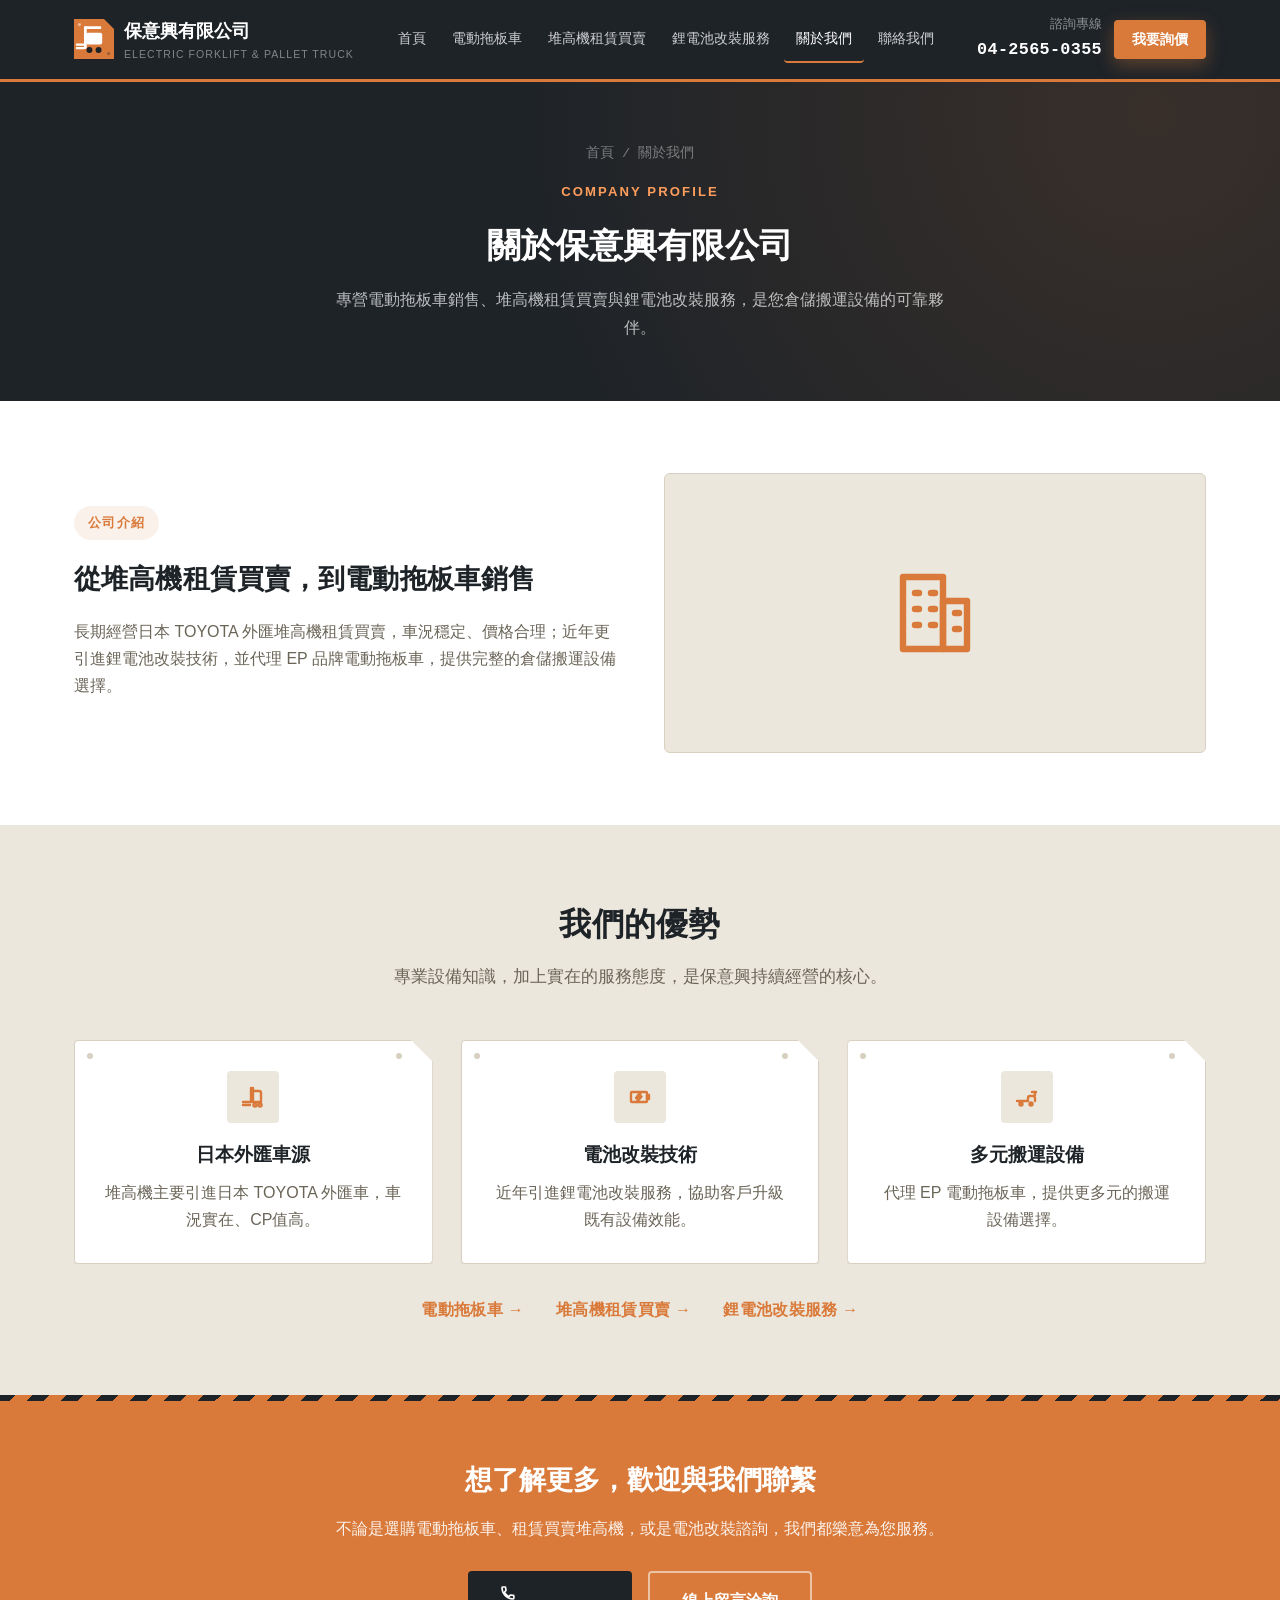
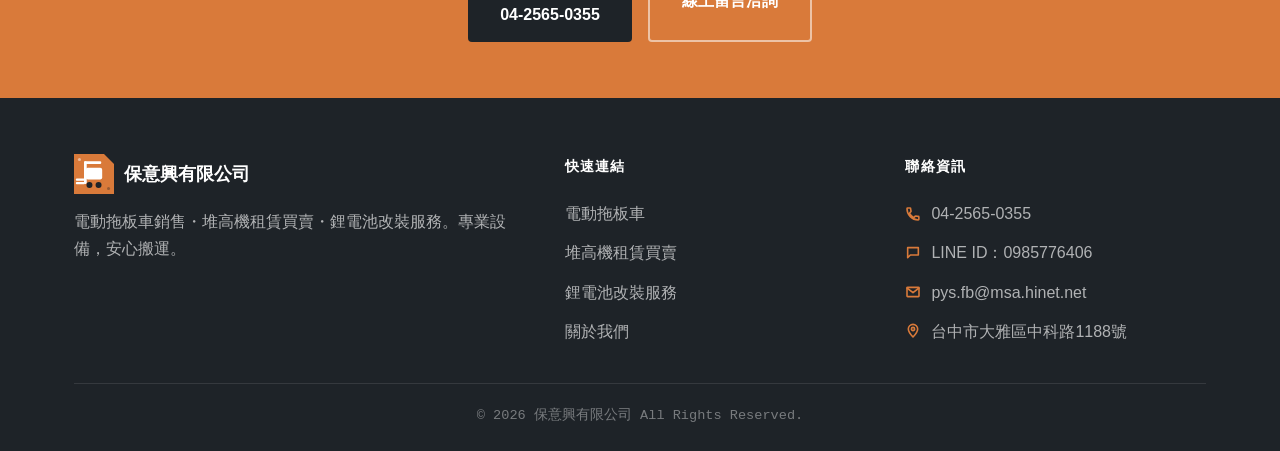
==== commit 7636764d: "修改文字過多問題，新增line" ====
--- a/about.html
+++ b/about.html
@@ -101,8 +101,7 @@
     <div class="split-copy">
       <span class="tag">公司介紹</span>
       <h2>從堆高機租賃買賣，到電動拖板車銷售</h2>
-      <p>保意興有限公司長期經營堆高機租賃買賣業務，車輛來源大部分為日本 TOYOTA 外匯車，憑藉穩定的車況與合理的價格，累積了不少客戶的信賴。近年來，我們更引進鋰電池改裝技術，協助客戶將堆高機原本的鉛酸電池升級為鋰電池，提升設備使用效率。</p>
-      <p>同時，我們也代理銷售 EP 品牌電動拖板車，提供操作簡單、價格實惠的搬運設備選擇，滿足倉庫、工廠與物流業者的日常搬運需求。</p>
+      <p>長期經營日本 TOYOTA 外匯堆高機租賃買賣，車況穩定、價格合理；近年更引進鋰電池改裝技術，並代理 EP 品牌電動拖板車，提供完整的倉儲搬運設備選擇。</p>
     </div>
     <div class="split-media">
       <svg class="icon-svg"><use href="#icon-building"></use></svg>
@@ -132,32 +131,11 @@
         <p>代理 EP 電動拖板車，提供更多元的搬運設備選擇。</p>
       </div>
     </div>
-  </div>
-</section>
-
-<section class="section">
-  <div class="container">
-    <h2 class="section-title">服務項目一覽</h2>
-    <div class="services-grid">
-      <div class="service-card plate">
-        <div class="service-icon"><svg class="icon-svg"><use href="#icon-pallet-truck"></use></svg></div>
-        <h3>電動拖板車銷售</h3>
-        <p>EP 品牌電動拖板車，多種噸位可選，適合各類倉儲搬運場域。</p>
-        <a href="products.html" class="link-more">查看產品 →</a>
-      </div>
-      <div class="service-card plate">
-        <div class="service-icon"><svg class="icon-svg"><use href="#icon-forklift"></use></svg></div>
-        <h3>堆高機租賃買賣</h3>
-        <p>日本 TOYOTA 外匯堆高機，提供 1 個月以上長期租賃與買賣兩種方案。</p>
-        <a href="forklift.html" class="link-more">了解服務 →</a>
-      </div>
-      <div class="service-card plate">
-        <div class="service-icon"><svg class="icon-svg"><use href="#icon-battery"></use></svg></div>
-        <h3>鋰電池改裝服務</h3>
-        <p>鉛酸電池升級鋰電池，充電更快、免保養、壽命更長。</p>
-        <a href="battery.html" class="link-more">了解服務 →</a>
-      </div>
-    </div>
+    <p style="text-align:center;margin-top:32px;display:flex;gap:32px;justify-content:center;flex-wrap:wrap;">
+      <a href="products.html" class="link-more">電動拖板車 →</a>
+      <a href="forklift.html" class="link-more">堆高機租賃買賣 →</a>
+      <a href="battery.html" class="link-more">鋰電池改裝服務 →</a>
+    </p>
   </div>
 </section>
 
@@ -195,6 +173,7 @@
         <h4>聯絡資訊</h4>
         <ul class="footer-contact">
           <li><svg class="icon-svg"><use href="#icon-phone"></use></svg> 04-2565-0355</li>
+          <li><svg class="icon-svg"><use href="#icon-chat"></use></svg> <a href="https://line.me/ti/p/~0985776406" target="_blank" rel="noopener">LINE ID：0985776406</a></li>
           <li><svg class="icon-svg"><use href="#icon-mail"></use></svg> pys.fb@msa.hinet.net</li>
           <li><svg class="icon-svg"><use href="#icon-pin"></use></svg> 台中市大雅區中科路1188號</li>
         </ul>
--- a/css/style.css
+++ b/css/style.css
@@ -525,7 +525,7 @@
   flex-grow: 1;
 }
 
-.service-card .link-more {
+.link-more {
   color: var(--orange);
   font-weight: 700;
   font-family: var(--font-display);
@@ -929,6 +929,16 @@
   font-size: 0.72rem;
   color: rgba(255, 255, 255, 0.5);
   margin-bottom: 3px;
+}
+
+.contact-info-card .line-qr {
+  width: 64px;
+  height: 64px;
+  margin-left: auto;
+  flex-shrink: 0;
+  background: var(--white);
+  border-radius: 4px;
+  padding: 4px;
 }
 
 .contact-form {
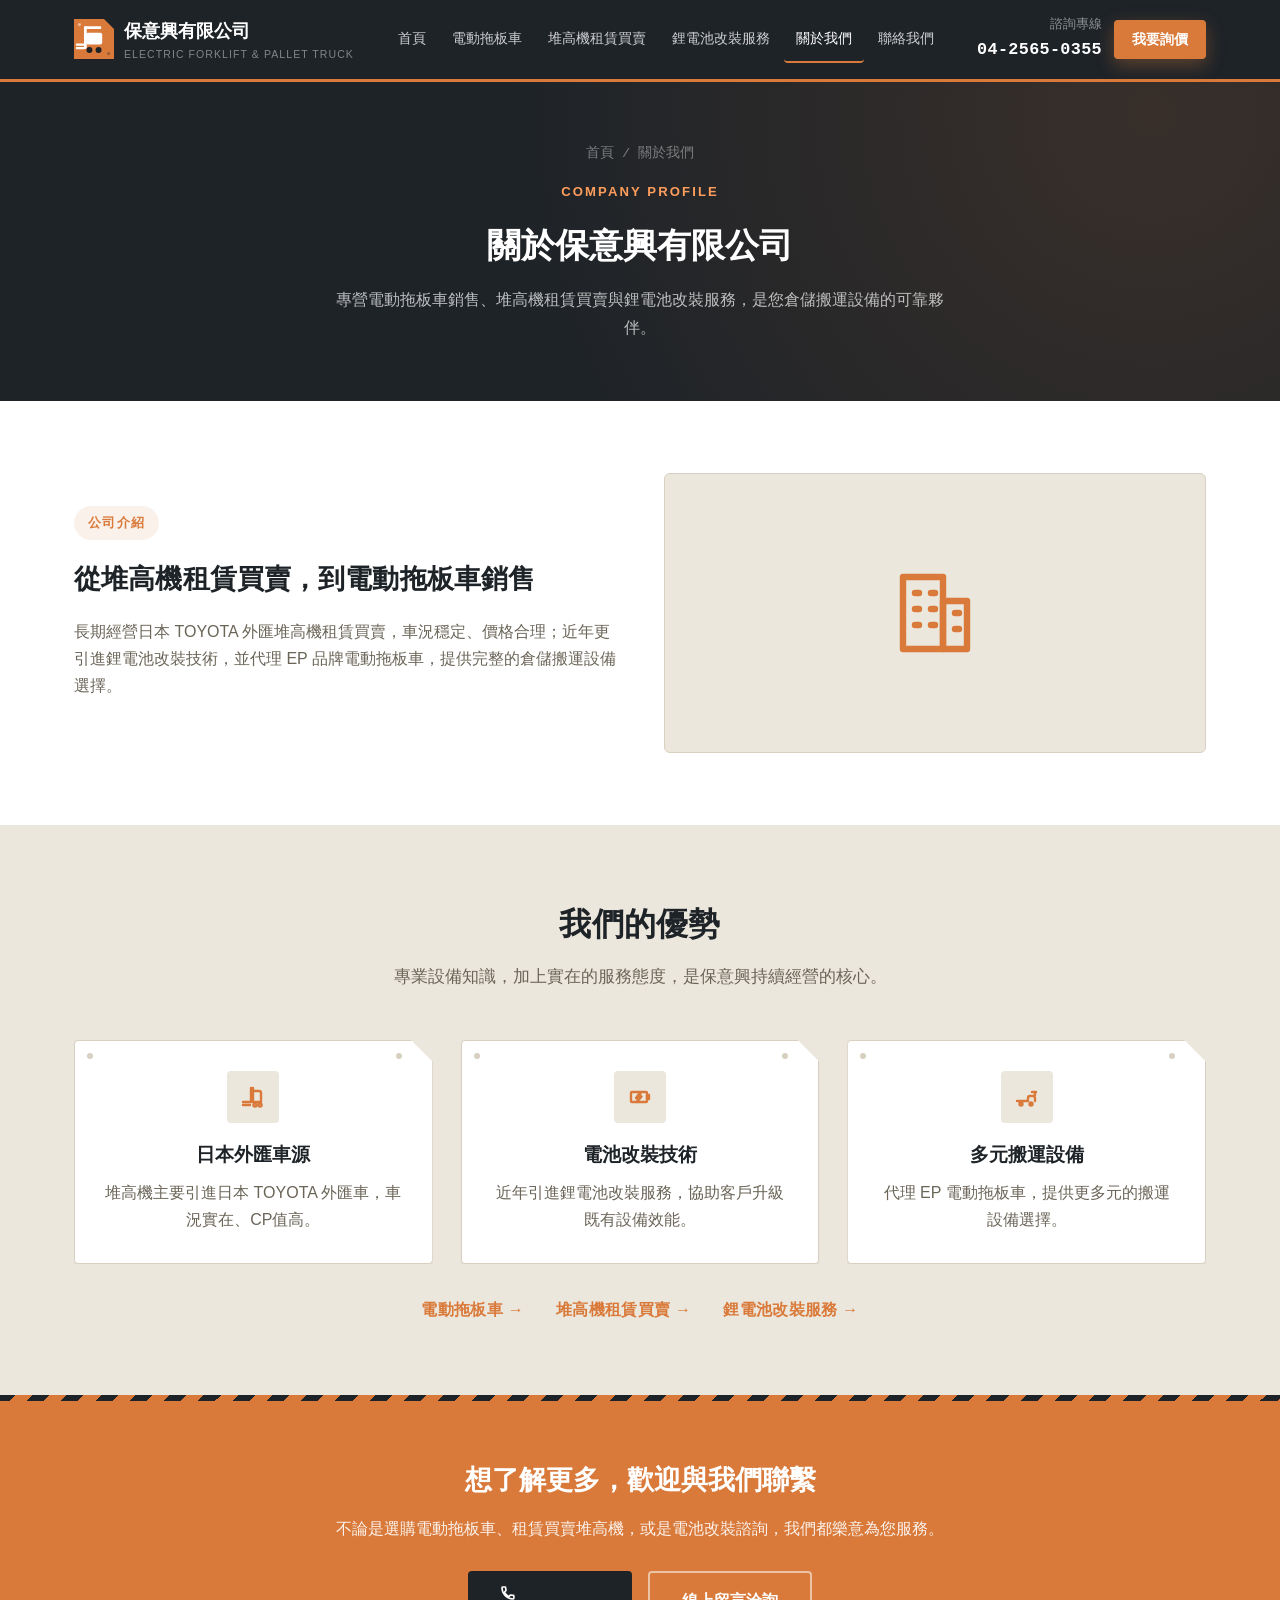
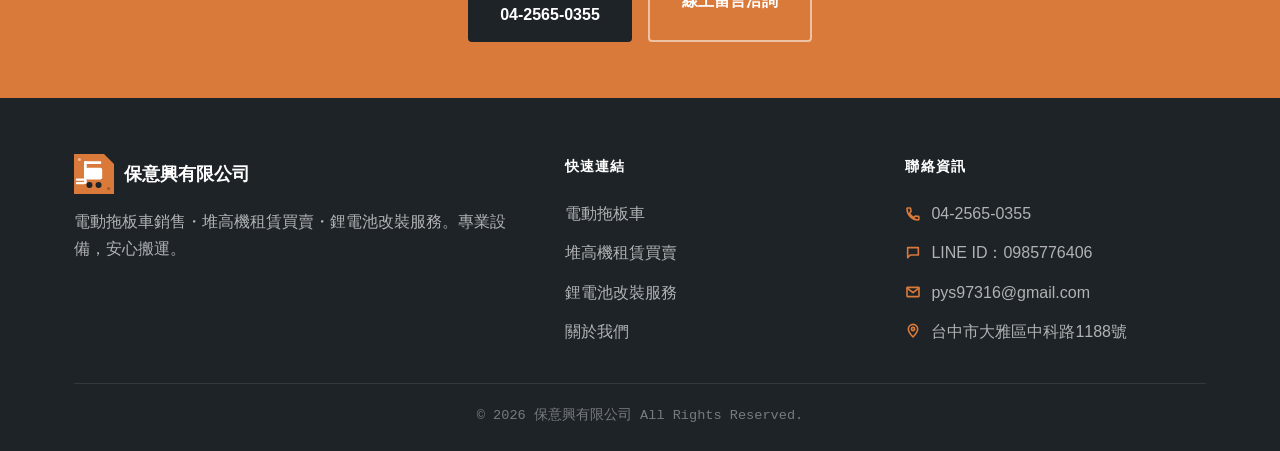
==== commit 0e8da722: "email更新" ====
--- a/about.html
+++ b/about.html
@@ -22,7 +22,7 @@
   "name": "保意興有限公司",
   "image": "https://todm2323.github.io/pys-website/images/og-image.png",
   "telephone": "+886-4-2565-0355",
-  "email": "pys.fb@msa.hinet.net",
+  "email": "pys97316@gmail.com ",
   "address": {
     "@type": "PostalAddress",
     "streetAddress": "中科路1188號",
@@ -174,7 +174,7 @@
         <ul class="footer-contact">
           <li><svg class="icon-svg"><use href="#icon-phone"></use></svg> 04-2565-0355</li>
           <li><svg class="icon-svg"><use href="#icon-chat"></use></svg> <a href="https://line.me/ti/p/~0985776406" target="_blank" rel="noopener">LINE ID：0985776406</a></li>
-          <li><svg class="icon-svg"><use href="#icon-mail"></use></svg> pys.fb@msa.hinet.net</li>
+          <li><svg class="icon-svg"><use href="#icon-mail"></use></svg> pys97316@gmail.com </li>
           <li><svg class="icon-svg"><use href="#icon-pin"></use></svg> 台中市大雅區中科路1188號</li>
         </ul>
       </div>
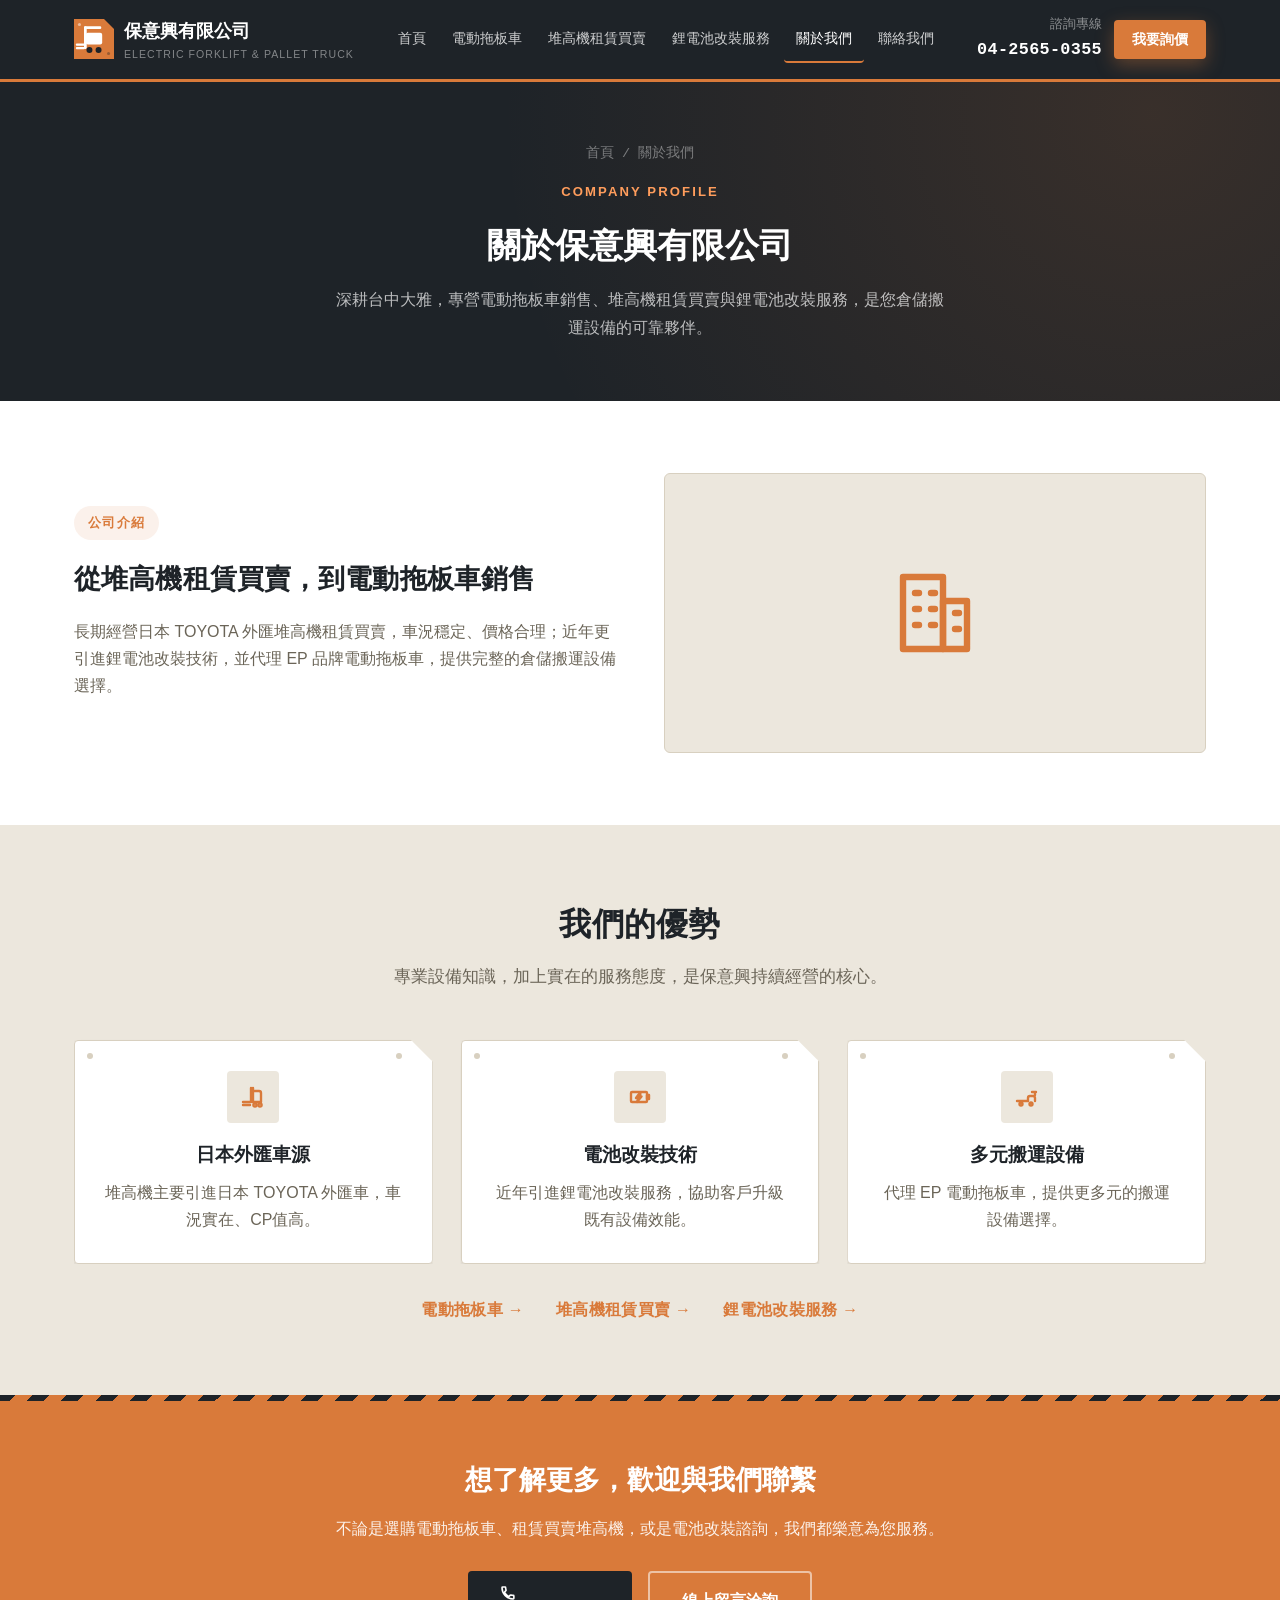
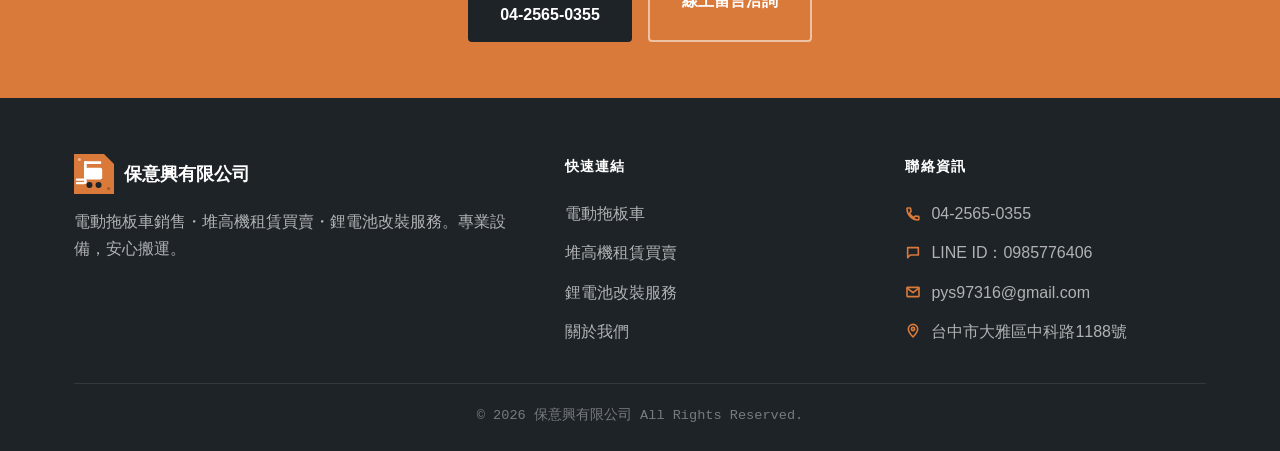
==== commit d8b556fa: "google驗證擁有權" ====
--- a/about.html
+++ b/about.html
@@ -7,22 +7,22 @@
 <meta name="referrer" content="strict-origin-when-cross-origin" />
 <title>關於我們｜保意興有限公司</title>
 <meta name="description" content="保意興有限公司專營電動拖板車銷售、日本TOYOTA外匯堆高機租賃買賣、鋰電池改裝服務，位於台中市大雅區，服務全台客戶。" />
-<link rel="canonical" href="https://todm2323.github.io/pys-website/about.html" />
+<link rel="canonical" href="https://pysforklift.com.tw/about.html" />
 <meta property="og:type" content="website" />
 <meta property="og:site_name" content="保意興有限公司" />
 <meta property="og:locale" content="zh_TW" />
-<meta property="og:url" content="https://todm2323.github.io/pys-website/about.html" />
+<meta property="og:url" content="https://pysforklift.com.tw/about.html" />
 <meta property="og:title" content="關於我們｜保意興有限公司" />
 <meta property="og:description" content="保意興有限公司專營電動拖板車銷售、日本TOYOTA外匯堆高機租賃買賣、鋰電池改裝服務，位於台中市大雅區，服務全台客戶。" />
-<meta property="og:image" content="https://todm2323.github.io/pys-website/images/og-image.png" />
+<meta property="og:image" content="https://pysforklift.com.tw/images/og-image.png" />
 <script type="application/ld+json">
 {
   "@context": "https://schema.org",
   "@type": "LocalBusiness",
   "name": "保意興有限公司",
-  "image": "https://todm2323.github.io/pys-website/images/og-image.png",
+  "image": "https://pysforklift.com.tw/images/og-image.png",
   "telephone": "+886-4-2565-0355",
-  "email": "pys97316@gmail.com ",
+  "email": "pys97316@gmail.com",
   "address": {
     "@type": "PostalAddress",
     "streetAddress": "中科路1188號",
@@ -30,7 +30,7 @@
     "addressRegion": "台中市",
     "addressCountry": "TW"
   },
-  "url": "https://todm2323.github.io/pys-website/",
+  "url": "https://pysforklift.com.tw/",
   "openingHours": "Mo-Sa 08:00-18:00"
 }
 </script>
@@ -92,7 +92,7 @@
     <div class="breadcrumb">首頁 / 關於我們</div>
     <span class="eyebrow on-dark">COMPANY PROFILE</span>
     <h1>關於保意興有限公司</h1>
-    <p>專營電動拖板車銷售、堆高機租賃買賣與鋰電池改裝服務，是您倉儲搬運設備的可靠夥伴。</p>
+    <p>深耕台中大雅，專營電動拖板車銷售、堆高機租賃買賣與鋰電池改裝服務，是您倉儲搬運設備的可靠夥伴。</p>
   </div>
 </section>
 
@@ -174,7 +174,7 @@
         <ul class="footer-contact">
           <li><svg class="icon-svg"><use href="#icon-phone"></use></svg> 04-2565-0355</li>
           <li><svg class="icon-svg"><use href="#icon-chat"></use></svg> <a href="https://line.me/ti/p/~0985776406" target="_blank" rel="noopener">LINE ID：0985776406</a></li>
-          <li><svg class="icon-svg"><use href="#icon-mail"></use></svg> pys97316@gmail.com </li>
+          <li><svg class="icon-svg"><use href="#icon-mail"></use></svg> pys97316@gmail.com</li>
           <li><svg class="icon-svg"><use href="#icon-pin"></use></svg> 台中市大雅區中科路1188號</li>
         </ul>
       </div>
